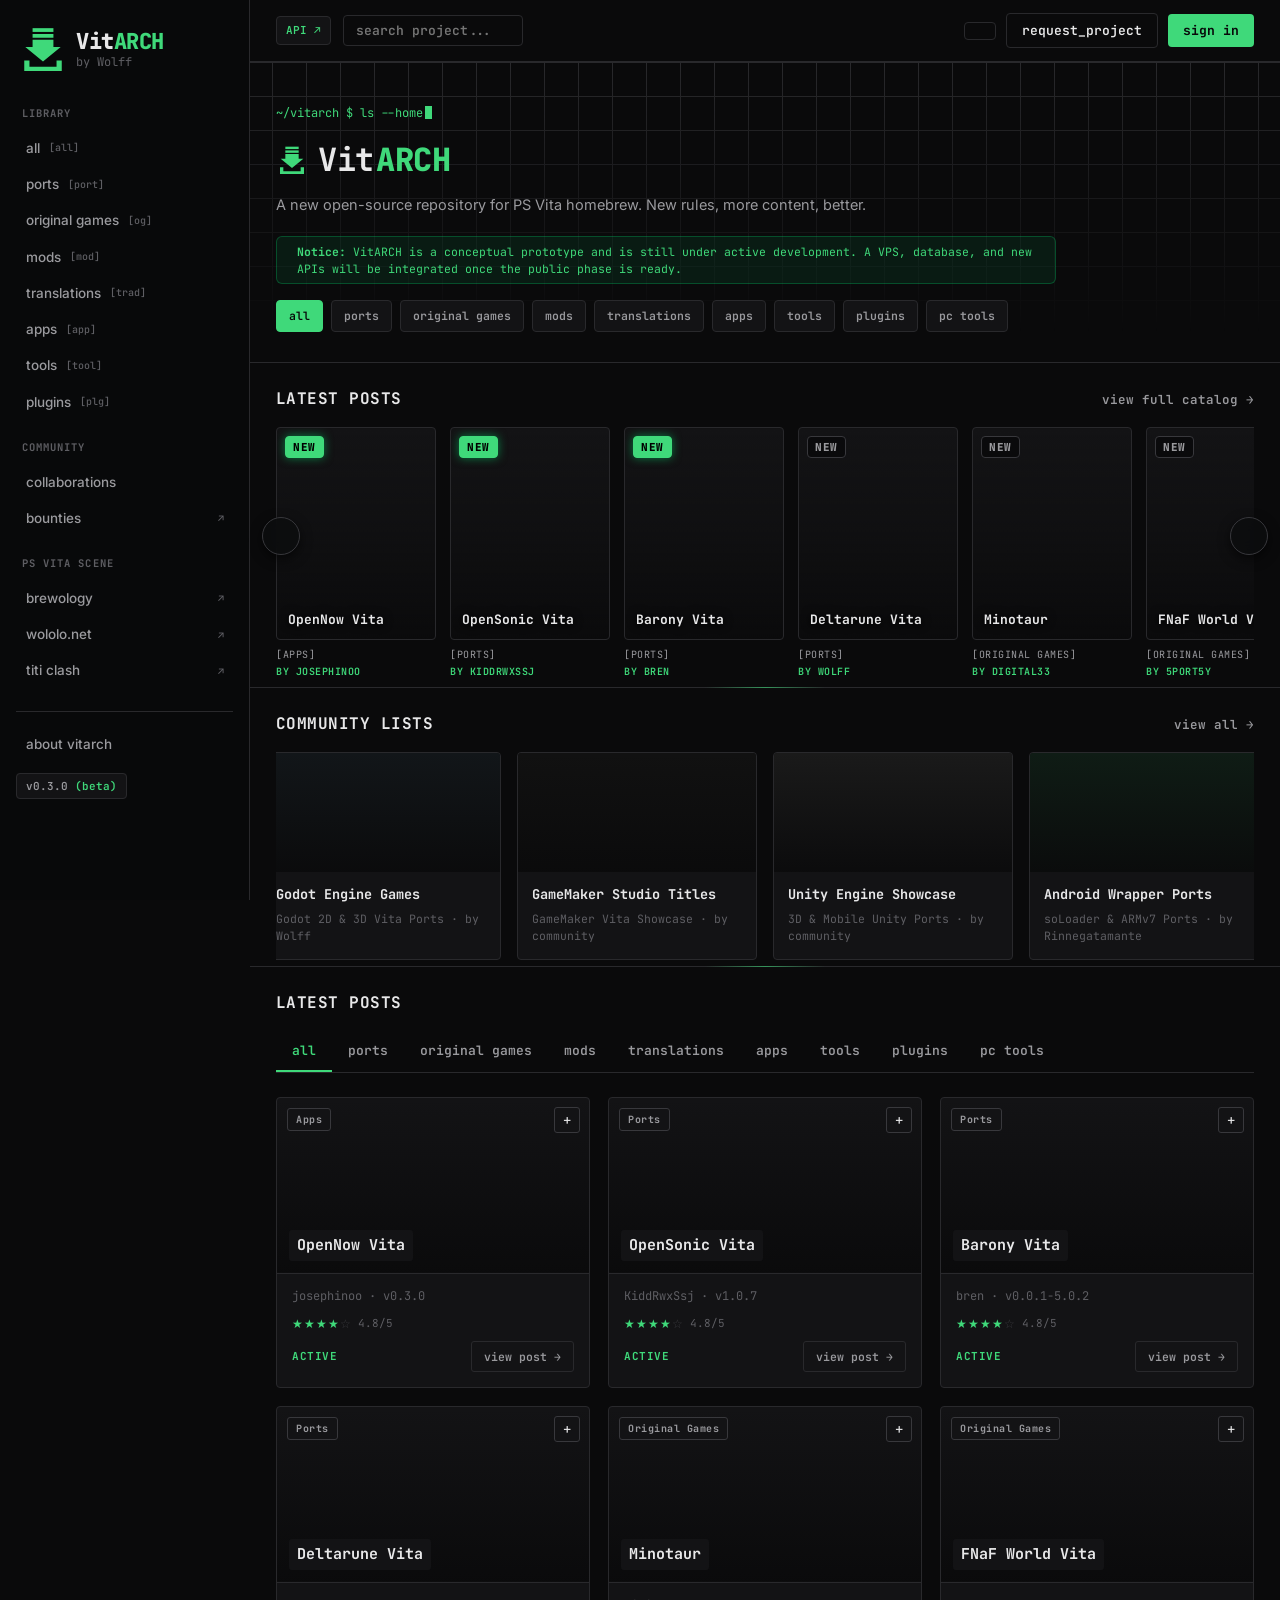
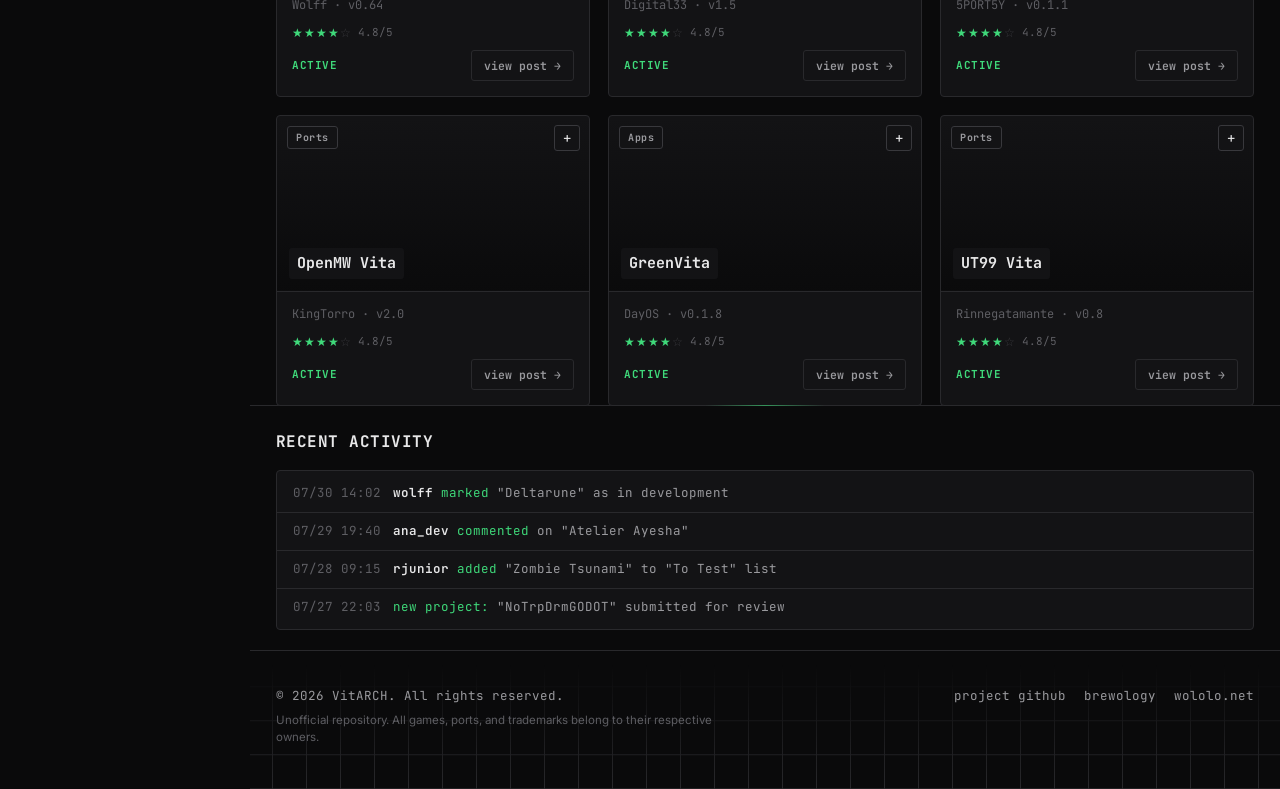
==== index.html @ eac486e7 "Add OG banner image and Twitter Card meta tags to all pages for social sharing" ====
<!DOCTYPE html>
<html lang="en">

<head>
    <meta charset="UTF-8">
    <meta name="viewport" content="width=device-width, initial-scale=1.0">
    <title>VitARCH - PS Vita Homebrew Archive by Wolff</title>
    <meta name="description" content="VitARCH: The ultimate open-source repository and archive for PS Vita homebrews, ports, mods, translations, plugins, and tools.">
    <meta property="og:title" content="VitARCH - PS Vita Homebrew Archive">
    <meta property="og:description" content="Explore and download the latest PS Vita homebrews, ports, translations, mods, and plugins in one centralized archive.">
    <meta property="og:type" content="website">
    <meta property="og:url" content="https://wolffsroom.github.io/vitarch/">
    <meta property="og:image" content="https://wolffsroom.github.io/vitarch/og-banner.png">
    <meta property="og:image:width" content="1200">
    <meta property="og:image:height" content="630">
    <meta name="twitter:card" content="summary_large_image">
    <meta name="twitter:title" content="VitARCH - PS Vita Homebrew Archive">
    <meta name="twitter:description" content="Explore and download the latest PS Vita homebrews, ports, translations, mods, and plugins in one centralized archive.">
    <meta name="twitter:image" content="https://wolffsroom.github.io/vitarch/og-banner.png">
    <link rel="icon" href="favicon.svg?v=60" type="image/svg+xml">
    <link rel="alternate icon" href="seed.svg?v=60" type="image/svg+xml">
    <link rel="preconnect" href="https://fonts.googleapis.com">
    <link
        href="https://fonts.googleapis.com/css2?family=JetBrains+Mono:wght@400;500;600;700;800&family=Inter:wght@400;500;600&display=swap"
        rel="stylesheet">
    <script src="https://unpkg.com/@phosphor-icons/web"></script>
    <link rel="stylesheet" href="css/style.css?v=200">
    <style>
        /* Layout Fallbacks Ingress */
        * {
            box-sizing: border-box;
        }

        body {
            margin: 0;
            background: var(--bg, #0A0A0B);
            color: var(--text, #E8E8E9);
            font-family: 'Inter', sans-serif;
        }

        .app {
            display: flex;
            min-height: 100vh;
        }

        .sidebar {
            width: 250px;
            flex-shrink: 0;
            background: var(--sidebar, #08090A);
            border-right: 1px solid var(--border, #29292C);
            padding: 20px 16px;
            position: sticky;
            top: 0;
            height: 100vh;
        }

        .main {
            flex: 1;
            min-width: 0;
        }

        .topbar {
            position: sticky;
            top: 0;
            z-index: 20;
            background: var(--bg, #0A0A0B);
            border-bottom: 1px solid var(--border, #29292C);
            display: flex;
            align-items: center;
            justify-content: space-between;
            padding: 13px 26px;
        }

        .wrap {
            max-width: 1180px;
            margin: 0 auto;
            padding: 0 26px;
        }

        .grid {
            display: grid;
            grid-template-columns: repeat(3, 1fr);
            gap: 18px;
        }

        @media (max-width: 940px) {
            .grid {
                grid-template-columns: repeat(2, 1fr);
            }
        }

        @media (max-width: 768px) {
            .sidebar {
                position: fixed !important;
                left: 0 !important;
                top: 0 !important;
                z-index: 10000 !important;
                width: 260px !important;
                transform: translateX(-100%);
                flex-shrink: 0;
            }
            .sidebar.open {
                transform: translateX(0) !important;
            }
            .main {
                width: 100% !important;
                min-width: 100% !important;
                flex: 1 1 100% !important;
            }
        }

        @media (max-width: 600px) {
            .grid {
                grid-template-columns: 1fr;
            }
        }
    </style>
</head>

<body>

    <div class="app">

        <aside class="sidebar" id="sidebar">
            <a href="index.html" class="sb-brand">
                <span class="mark">
                    <svg width="50" height="50" viewBox="0 0 24 24" fill="none" xmlns="http://www.w3.org/2000/svg">
                        <rect x="7" y="2" width="10" height="1.8" fill="currentColor" />
                        <rect x="7" y="4.8" width="10" height="1.8" fill="currentColor" />
                        <path d="M7 7.5H17V11H20.5L12 18L3.5 11H7V7.5Z" fill="currentColor" />
                        <path d="M3 20.5H21V22.5H3V20.5ZM3 17.5H5.5V20.5H3V17.5ZM18.5 17.5H21V20.5H18.5V17.5Z" fill="currentColor" />
                    </svg>
                </span>
                <div class="names">
                    <div class="n1">Vit<b>ARCH</b></div>
                    <div class="n2">by Wolff</div>
                </div>
            </a>

            <div class="sb-section">Library</div>
            <a href="category.html?cat=all" class="sb-link">all <span class="tag">[all]</span></a>
            <a href="category.html?cat=Ports" class="sb-link" data-cat="ports">ports <span class="tag">[port]</span></a>
            <a href="category.html?cat=Original games" class="sb-link" data-cat="original">original games <span
                    class="tag">[og]</span></a>
            <a href="category.html?cat=Mods" class="sb-link" data-cat="mods">mods <span class="tag">[mod]</span></a>
            <a href="category.html?cat=Translations" class="sb-link" data-cat="trad">translations <span
                    class="tag">[trad]</span></a>
            <a href="category.html?cat=Apps" class="sb-link" data-cat="apps">apps <span class="tag">[app]</span></a>
            <a href="category.html?cat=Tools" class="sb-link" data-cat="tools">tools <span class="tag">[tool]</span></a>
            <a href="category.html?cat=Plugin" class="sb-link" data-cat="plugins">plugins <span
                    class="tag">[plg]</span></a>

            <div class="sb-section">Community</div>
            <a href="contribution.html" class="sb-link">collaborations</a>
            <a href="https://zealouschuck.com/ps-vita-bounty" target="_blank" class="sb-link ext">bounties</a>

            <div class="sb-section">PS Vita Scene</div>
            <a href="http://brewology.com/" target="_blank" class="sb-link ext">brewology</a>
            <a href="https://wololo.net/" target="_blank" class="sb-link ext">wololo.net</a>
            <a href="https://www.youtube.com/@TitiClash" target="_blank" class="sb-link ext">titi clash</a>

            <div class="sb-bottom">
                <a href="#" class="sb-link" id="openAbout" onclick="openModal('aboutOverlay'); return false;">about vitarch</a>
                <div style="margin-top: 10px; text-align: left;">
                  <span class="version-badge">v0.3.0 <span class="b">(beta)</span></span>
                </div>
            </div>
        </aside>

        <div class="main">
            <div class="topbar">
                <div class="topbar-left" style="display: flex; align-items: center; gap: 12px;">
                    <button class="burger" id="burgerBtn" aria-label="Open menu">☰</button>
                    <a href="api/catalog.json" target="_blank" class="version-badge"
                        style="color: var(--green); text-decoration: none;" title="Access public catalog API">API
                        ↗</a>
                    <input type="text" id="search-input" class="btn-ghost-sm" placeholder="search project..." style="padding: 6px 12px; font-family: var(--mono); text-align: left; width: 180px;">
                </div>
                <div class="topbar-right">
                    <button class="btn-ghost-sm" onclick="toggleTheme()"><span id="theme-btn-text">dark mode</span></button>
                    <button class="btn-ghost-sm" id="openRequestBtn"
                        onclick="openModal('requestOverlay')">request_project</button>
                    <button class="btn-green-sm" id="openLoginBtn" onclick="openModal('loginOverlay')">sign in</button>
                </div>
            </div>

            <section class="intro">
                <div class="wrap">
                    <div class="intro-prompt">~/vitarch $ ls --home<span class="cur"></span></div>
                    <h1 class="glitch-title blend-title-wrapper" id="morphTitle" style="display: flex; align-items: center; gap: 10px;">
                        <svg width="32" height="32" viewBox="0 0 24 24" fill="none" xmlns="http://www.w3.org/2000/svg"
                            style="color: var(--green); flex-shrink: 0;">
                            <rect x="7" y="2" width="10" height="1.8" fill="currentColor" />
                            <rect x="7" y="4.8" width="10" height="1.8" fill="currentColor" />
                            <path d="M7 7.5H17V11H20.5L12 18L3.5 11H7V7.5Z" fill="currentColor" />
                            <path d="M3 20.5H21V22.5H3V20.5ZM3 17.5H5.5V20.5H3V17.5ZM18.5 17.5H21V20.5H18.5V17.5Z" fill="currentColor" />
                        </svg>
                        <span class="blend-text-container">
                            <span class="blend-word-vita">Vit<span class="vita-tail">a</span></span>
                            <span class="blend-word-archive">ARCH<span class="arch-tail">IVE</span></span>
                        </span>
                    </h1>
                    <p>A new open-source repository for PS Vita homebrew. New rules, more content, better.</p>
                    <div style="display: inline-flex; align-items: center; gap: 8px; background: rgba(0, 230, 118, 0.08); border: 1px solid rgba(0, 230, 118, 0.25); border-radius: 6px; padding: 6px 12px; font-family: var(--mono); font-size: 11.5px; color: var(--green); margin-bottom: 16px; max-width: 780px; text-align: left;">
                        <i class="ph ph-info" style="font-size: 16px; flex-shrink: 0;"></i>
                        <span><b>Notice:</b> VitARCH is a conceptual prototype and is still under active development. A VPS, database, and new APIs will be integrated once the public phase is ready.</span>
                    </div>
                    <div class="chip-row" id="chipRow">
                        <span class="chip active" data-cat="all">all</span>
                        <span class="chip" data-cat="ports">ports</span>
                        <span class="chip" data-cat="original games">original games</span>
                        <span class="chip" data-cat="mods">mods</span>
                        <span class="chip" data-cat="translations">translations</span>
                        <span class="chip" data-cat="apps">apps</span>
                        <span class="chip" data-cat="tools">tools</span>
                        <span class="chip" data-cat="plugin">plugins</span>
                        <span class="chip" data-cat="pc tools">pc tools</span>
                    </div>
                </div>
            </section>

            <br>

            <section class="section wrap">
                <div class="section-head">
                    <h2>Latest Posts</h2>
                    <a href="category.html?cat=all" class="see-all">view full catalog →</a>
                </div>
                <div class="top10-container-wrapper" style="position: relative;">
                    <button class="top10-nav-btn prev" id="top10Prev" aria-label="Scroll left"><i class="ph ph-caret-left"></i></button>
                    <div class="top10-viewport" id="top10Viewport">
                        <div class="top10-track" id="top10Track">
                            <!-- Dinâmico JS -->
                        </div>
                    </div>
                    <button class="top10-nav-btn next" id="top10Next" aria-label="Scroll right"><i class="ph ph-caret-right"></i></button>
                </div>
            </section>

            <br>

            <section class="section wrap">
                <div class="section-head">
                    <h2>Community Lists</h2>
                    <a href="category.html?cat=all" class="see-all">view all →</a>
                </div>
                <div class="lists-row">
                    <a href="category.html?engine=godot" class="list-card" style="text-decoration:none;">
                        <div class="list-cover"
                            style="background-image: linear-gradient(to top, rgba(10,10,11,0.9), transparent), url('https://i.redd.it/4vepr95bye861.gif'); background-size: cover; background-position: center; background-color: #121619;">
                        </div>
                        <div class="list-info">
                            <h4>Godot Engine Games</h4>
                            <div class="meta">Godot 2D & 3D Vita Ports · by Wolff</div>
                        </div>
                    </a>

                    <a href="category.html?engine=gamemaker" class="list-card" style="text-decoration:none;">
                        <div class="list-cover"
                            style="background-image: linear-gradient(to top, rgba(10,10,11,0.9), transparent), url('https://upload.wikimedia.org/wikipedia/commons/2/2e/GameMaker-Studio-Logo1.jpg'); background-size: cover; background-position: center; background-color: #111;">
                        </div>
                        <div class="list-info">
                            <h4>GameMaker Studio Titles</h4>
                            <div class="meta">GameMaker Vita Showcase · by community</div>
                        </div>
                    </a>

                    <a href="category.html?engine=unity" class="list-card" style="text-decoration:none;">
                        <div class="list-cover"
                            style="background-image: linear-gradient(to top, rgba(10,10,11,0.9), transparent), url('https://img-c.udemycdn.com/course/480x270/1485210_5387.jpg?w=3840&q=75'); background-size: cover; background-position: center; background-color: #1a1a1a;">
                        </div>
                        <div class="list-info">
                            <h4>Unity Engine Showcase</h4>
                            <div class="meta">3D & Mobile Unity Ports · by community</div>
                        </div>
                    </a>

                    <a href="category.html?engine=android" class="list-card" style="text-decoration:none;">
                        <div class="list-cover"
                            style="background-image: linear-gradient(to top, rgba(10,10,11,0.9), transparent), url('https://lh3.googleusercontent.com/LYUDWiiqyTSiwzbPsJnYhfTzA3kUAoYgRy_1mpKTZOuLtpaMTaNdPKm8Xesm5mxA_zUSIGy6RO4PxhUnIDgTgbmroxgVpudnc0XKWW0cByZXppI2WGo=n-w1440-h810-fcrop64=1,000011c8ffffef1c-rw'); background-size: cover; background-position: center; background-color: #0f1c15;">
                        </div>
                        <div class="list-info">
                            <h4>Android Wrapper Ports</h4>
                            <div class="meta">soLoader & ARMv7 Ports · by Rinnegatamante</div>
                        </div>
                    </a>
                </div>
            </section>

            <br>

            <section class="section wrap" id="catalogo">
                <div class="section-head">
                    <h2>latest posts</h2>
                </div>

                <div class="tabs" id="tabs">
                    <div class="tab active" data-filter="all">all</div>
                    <div class="tab" data-filter="ports">ports</div>
                    <div class="tab" data-filter="original games">original games</div>
                    <div class="tab" data-filter="mods">mods</div>
                    <div class="tab" data-filter="translations">translations</div>
                    <div class="tab" data-filter="apps">apps</div>
                    <div class="tab" data-filter="tools">tools</div>
                    <div class="tab" data-filter="plugin">plugins</div>
                    <div class="tab" data-filter="pc tools">pc tools</div>
                </div>

                <div class="grid" id="project-grid">
                    <div class="skeleton skeleton-card"></div>
                    <div class="skeleton skeleton-card"></div>
                    <div class="skeleton skeleton-card"></div>
                    <div class="skeleton skeleton-card"></div>
                    <div class="skeleton skeleton-card"></div>
                    <div class="skeleton skeleton-card"></div>
                </div>
            </section>

            <br>

            <section class="section wrap">
                <div class="section-head">
                    <h2>Recent Activity</h2>
                </div>
                <div class="activity">
                    <div class="activity-line"><span class="activity-time">07/30 14:02</span><span
                            class="activity-text"><b>wolff</b> <span class="verb">marked</span> "Deltarune" as in development</span></div>
                    <div class="activity-line"><span class="activity-time">07/29 19:40</span><span
                            class="activity-text"><b>ana_dev</b> <span class="verb">commented</span> on "Atelier Ayesha"</span></div>
                    <div class="activity-line"><span class="activity-time">07/28 09:15</span><span
                            class="activity-text"><b>rjunior</b> <span class="verb">added</span> "Zombie Tsunami" to "To Test" list</span></div>
                    <div class="activity-line"><span class="activity-time">07/27 22:03</span><span
                            class="activity-text"><span class="verb">new project:</span> "NoTrpDrmGODOT" submitted for review</span></div>
                </div>
            </section>

            <footer>
                <div class="wrap foot-row">
                    <div>
                        <div class="foot-copy">© 2026 VitARCH. All rights reserved.</div>
                        <div class="foot-disclaimer">Unofficial repository. All games, ports, and trademarks belong to their respective owners.</div>
                    </div>
                    <div class="foot-links">
                        <a href="https://github.com/WolffsRoom/VitARCH" target="_blank">project github</a>
                        <a href="http://brewology.com/" target="_blank">brewology</a>
                        <a href="https://wololo.net/" target="_blank">wololo.net</a>
                    </div>
                </div>
            </footer>
        </div>
    </div>

    <!-- LOGIN MODAL -->
    <div class="overlay" id="loginOverlay">
        <div class="modal" style="text-align: center;">
            <button class="modal-close" onclick="closeModal('loginOverlay')">×</button>
            <div class="sb-brand" style="justify-content: center; margin-bottom: 16px;">
                <span class="mark">
                    <svg width="20" height="20" viewBox="0 0 24 24" fill="none" xmlns="http://www.w3.org/2000/svg">
                        <rect x="7" y="3" width="10" height="1.5" fill="currentColor" />
                        <rect x="7" y="5.5" width="10" height="2" fill="currentColor" />
                        <rect x="7" y="8.5" width="10" height="2.5" fill="currentColor" />
                        <path d="M7 12H4L12 19L20 12H17V12H7Z" fill="currentColor" />
                        <rect x="4" y="20.5" width="16" height="2" fill="currentColor" />
                    </svg>
                </span>
                <div class="names" style="text-align: left;">
                    <div class="n1">Vit<b>ARCH</b></div>
                    <div class="n2">by Wolff</div>
                </div>
            </div>
            <h3>access vitarch</h3>
            <p>Sign in to request new games and submit projects to the catalog.</p>
            <button class="oauth-btn" onclick="loginWithGoogle()"><img
                    src="https://upload.wikimedia.org/wikipedia/commons/c/c1/Google_%22G%22_logo.svg" width="16"
                    height="16"> sign in with google</button>
            <button class="oauth-btn" onclick="loginWithGitHub()"><i class="fa-brands fa-github"></i> sign in with github</button>
        </div>
    </div>

    <!-- ABOUT MODAL -->
    <div class="overlay" id="aboutOverlay">
        <div class="modal" style="text-align: center;">
            <button class="modal-close" onclick="closeModal('aboutOverlay')">×</button>
            <div class="sb-brand" style="justify-content: center; margin-bottom: 16px;">
                <span class="mark">
                    <svg width="20" height="20" viewBox="0 0 24 24" fill="none" xmlns="http://www.w3.org/2000/svg">
                        <rect x="7" y="3" width="10" height="1.5" fill="currentColor" />
                        <rect x="7" y="5.5" width="10" height="2" fill="currentColor" />
                        <rect x="7" y="8.5" width="10" height="2.5" fill="currentColor" />
                        <path d="M7 12H4L12 19L20 12H17V12H7Z" fill="currentColor" />
                        <rect x="4" y="20.5" width="16" height="2" fill="currentColor" />
                    </svg>
                </span>
                <div class="names" style="text-align: left;">
                    <div class="n1">Vit<b>ARCH</b></div>
                    <div class="n2">by Wolff</div>
                </div>
            </div>
            <h3>about vitarch</h3>
            <p>VitARCH (Vita + Archive) is the open aggregator repository for the PS Vita homebrew scene. We centralize Ports, Mods, Translations, Plugins, Apps, and Tools.</p>
        </div>
    </div>

    <!-- REQUEST MODAL -->
    <div class="overlay" id="requestOverlay">
        <div class="modal">
            <button class="modal-close" onclick="closeModal('requestOverlay')">×</button>
            <h3>request project</h3>
            <p>Didn't find what you were looking for? Submit a request to add a new project to the catalog.</p>
            <input type="text" id="req-title" class="btn-ghost-sm" placeholder="project name..."
                style="width:100%; margin-bottom:8px; text-align:left;">
            <input type="text" id="req-link" class="btn-ghost-sm" placeholder="reference link (GitHub, VitaDB, etc)..."
                style="width:100%; margin-bottom:8px; text-align:left;">
            <textarea id="req-desc" placeholder="request details..."></textarea>
            <button class="btn-green-sm" style="width:100%; padding:10px;" onclick="sendRequest()">submit request</button>
            <div id="req-msg" style="margin-top:8px; font-size:12px;"></div>
        </div>
    </div>

    <script src="js/catalog_data.js"></script>
    <script src="js/api.js?v=3"></script>
    <script src="js/auth.js"></script>
    <script src="js/theme.js?v=3"></script>
    <script>
        function openModal(id) { const el = document.getElementById(id); if (el) el.classList.add('open'); }
        function closeModal(id) { const el = document.getElementById(id); if (el) el.classList.remove('open'); }

        var sidebar = document.getElementById('sidebar');
        var burgerBtn = document.getElementById('burgerBtn');
        if (burgerBtn) burgerBtn.addEventListener('click', function () { sidebar.classList.toggle('open'); });

        document.addEventListener('DOMContentLoaded', async () => {
            const data = await window.fetchCatalog();
            const grid = document.getElementById('project-grid');
            const top10Track = document.getElementById('top10Track');

            function parseCustomDate(str) {
                if (!str) return 0;
                if (str.includes('/')) {
                    const parts = str.split('/');
                    if (parts.length === 3) return new Date(`${parts[2]}-${parts[1]}-${parts[0]}`).getTime() || 0;
                }
                return new Date(str).getTime() || 0;
            }

            if (top10Track && data.length > 0) {
                top10Track.innerHTML = '';
                // Filtrar VitaSeed / VitaDB e ordenar por publicação mais recente
                const sortedByNewest = [...data]
                    .filter(p => {
                        const t = (p.title || '').toLowerCase();
                        return !t.includes('vitaseed') && !t.includes('vitadb');
                    })
                    .sort((a, b) => {
                        const dateA = parseCustomDate(a.publish_date || a.update_date);
                        const dateB = parseCustomDate(b.publish_date || b.update_date);
                        if (dateB !== dateA) return dateB - dateA;
                        return (b.id || 0) - (a.id || 0);
                    });
                const topList = sortedByNewest.slice(0, 10);

                topList.forEach((proj, idx) => {
                    const rankNum = (idx + 1).toString().padStart(2, '0');
                    const isTop3 = idx < 3 ? 'top3' : '';
                    top10Track.innerHTML += `
                  <a href="project.html?id=${proj.id}" class="top10-item ${isTop3}" style="text-decoration:none;">
                      <div class="top10-tile" style="background-image: linear-gradient(to top, rgba(10,10,11,0.95) 0%, rgba(10,10,11,0.4) 50%, transparent 100%), url('${proj.bannerUrl}'); background-size: cover; background-position: center;">
                          <span class="rank">NEW</span>
                          <span class="name">${proj.title}</span>
                      </div>
                      <div class="cat-label">
                          <span style="color: var(--text-muted);">[${proj.category}]</span>
                          <span style="display: block; color: var(--green); margin-top: 2px; font-weight: 600;">by ${proj.responsibles || 'Wolff'}</span>
                      </div>
                  </a>
              `;
                });
            }

            const top10Viewport = document.getElementById('top10Viewport');
            const top10Prev = document.getElementById('top10Prev');
            const top10Next = document.getElementById('top10Next');

            if (top10Viewport) {
                if (top10Prev) top10Prev.addEventListener('click', () => top10Viewport.scrollBy({ left: -320, behavior: 'smooth' }));
                if (top10Next) top10Next.addEventListener('click', () => top10Viewport.scrollBy({ left: 320, behavior: 'smooth' }));

                let hoverScrollInterval = null;
                top10Viewport.addEventListener('mousemove', (e) => {
                    const rect = top10Viewport.getBoundingClientRect();
                    const mouseX = e.clientX - rect.left;
                    const edgeThreshold = 100;
                    const maxSpeed = 14;

                    if (mouseX < edgeThreshold) {
                        const speed = Math.round((1 - mouseX / edgeThreshold) * maxSpeed);
                        if (!hoverScrollInterval) {
                            hoverScrollInterval = setInterval(() => top10Viewport.scrollBy({ left: -speed, behavior: 'auto' }), 16);
                        }
                    } else if (mouseX > rect.width - edgeThreshold) {
                        const distFromRight = rect.width - mouseX;
                        const speed = Math.round((1 - distFromRight / edgeThreshold) * maxSpeed);
                        if (!hoverScrollInterval) {
                            hoverScrollInterval = setInterval(() => top10Viewport.scrollBy({ left: speed, behavior: 'auto' }), 16);
                        }
                    } else {
                        if (hoverScrollInterval) {
                            clearInterval(hoverScrollInterval);
                            hoverScrollInterval = null;
                        }
                    }
                });

                top10Viewport.addEventListener('mouseleave', () => {
                    if (hoverScrollInterval) {
                        clearInterval(hoverScrollInterval);
                        hoverScrollInterval = null;
                    }
                });
            }

            let currentFilterCat = 'all';
            const searchInput = document.getElementById('search-input');

            function renderGrid(filterCat) {
                if (filterCat !== undefined) currentFilterCat = filterCat;
                grid.innerHTML = '';
                const filterLower = (currentFilterCat || 'all').toLowerCase().trim();
                const q = searchInput ? searchInput.value.toLowerCase().trim() : '';

                const filtered = data.filter(p => {
                    const matchesSearch = !q || p.title.toLowerCase().includes(q) || (p.responsibles && p.responsibles.toLowerCase().includes(q));
                    const cat = (p.category || '').toLowerCase().trim();
                    let matchesCat = false;

                    if (filterLower === 'all' || filterLower === 'todas' || filterLower === 'todos') {
                        matchesCat = true;
                    } else if (filterLower === 'plugin' || filterLower === 'plugins') {
                        matchesCat = cat.includes('plugin');
                    } else if (filterLower === 'pc tools' || filterLower === 'tools') {
                        matchesCat = cat.includes('tool');
                    } else {
                        matchesCat = (cat === filterLower);
                    }

                    return matchesSearch && matchesCat;
                });

                // Ordenar por data mais recente de lançamento/atualização estritamente
                filtered.sort((a, b) => {
                    const dateA = parseCustomDate(a.publish_date || a.update_date);
                    const dateB = parseCustomDate(b.publish_date || b.update_date);
                    if (dateB !== dateA) return dateB - dateA;
                    return (b.id || 0) - (a.id || 0);
                });

                const limited = filtered.slice(0, 9);
                limited.forEach(proj => {
                    const card = document.createElement('article');
                    card.className = 'card card-fade-in';
                    card.style.cursor = 'pointer';
                    card.setAttribute('data-category', proj.category.toLowerCase());
                    card.onclick = (e) => {
                        if (e.target.closest('.bookmark')) return;
                        window.location.href = `project.html?id=${proj.id}`;
                    };
                    card.innerHTML = `
                  <div class="card-cover" style="background-image: linear-gradient(to top, rgba(10,10,11,0.95), transparent), url('${proj.bannerUrl}'); background-size: cover; background-position: center;">
                      <button class="bookmark" onclick="event.stopPropagation(); if(!window.currentUser){ if(typeof openModal==='function') openModal('loginOverlay'); return;} this.classList.toggle('saved'); this.textContent = this.classList.contains('saved') ? '✓' : '+';">+</button>
                      <span class="tag">${proj.category}</span>
                      <span class="name">${proj.title}</span>
                  </div>
                  <div class="card-info">
                      <div class="sub">${proj.responsibles || 'Wolff'} · v${proj.version || '1.0'}</div>
                      <div class="rating"><span class="stars"><span class="fill">★★★★</span>☆</span><span class="score">4.8/5</span></div>
                      <div class="row">
                          <span class="status ok">${proj.status || 'Completed'}</span>
                          <a href="project.html?id=${proj.id}" class="btn-small">view post →</a>
                      </div>
                  </div>
              `;
                    grid.appendChild(card);
                });
            }

            if (searchInput) {
                searchInput.addEventListener('input', () => {
                    renderGrid();
                });
            }

            renderGrid('all');

            // Title Morphing Animation: "Vita ARCHIVE" <-> "VitARCH"
            const morphTitle = document.getElementById('morphTitle');
            if (morphTitle) {
                setInterval(() => {
                    morphTitle.classList.toggle('blending');
                }, 3000);
                morphTitle.addEventListener('click', () => {
                    morphTitle.classList.toggle('blending');
                });
            }

            // Chips & Tabs Filtering with smooth scroll to catalog section
            document.querySelectorAll('.chip, .tab').forEach(el => {
                el.addEventListener('click', (e) => {
                    const cat = el.getAttribute('data-cat') || el.getAttribute('data-filter');
                    document.querySelectorAll('.chip, .tab').forEach(i => {
                        const iCat = i.getAttribute('data-cat') || i.getAttribute('data-filter');
                        if (iCat === cat) {
                            i.classList.add('active');
                        } else {
                            i.classList.remove('active');
                        }
                    });
                    renderGrid(cat);

                    // Auto-scroll to catalog section on category select
                    const catalogEl = document.getElementById('catalogo');
                    if (catalogEl) {
                        catalogEl.scrollIntoView({ behavior: 'smooth', block: 'start' });
                    }
                });
            });
        });
    </script>

</body>

</html>
---- css/style.css ----
/* VitARCH Main Stylesheet */
:root {
  --bg: #0A0A0B;
  --sidebar: #08090A;
  --surface: #131315;
  --surface-2: #1A1A1D;
  --border: #29292C;
  --border-2: #38383C;
  --text: #E8E8E9;
  --muted: #9A9A9E;
  --muted-2: #5E5E63;

  --green: #3FD97A;
  --green-dim: #1E8A4A;
  --green-bg: #10281A;

  /* Backward Compatibility Aliases */
  --bg-main: var(--bg);
  --bg-card: var(--surface);
  --bg-sidebar: var(--sidebar);
  --accent-green: var(--green);
  --text-main: var(--text);
  --text-muted: var(--muted);
  --border-color: var(--border);
  --card-border: var(--border);

  --mono: 'JetBrains Mono', ui-monospace, monospace;
  --sans: 'Inter', system-ui, sans-serif;

  --sbw: 250px;
  --r: 4px;
}

[data-theme="light"] {
  --bg: #F4F4F6;
  --sidebar: #FFFFFF;
  --surface: #FFFFFF;
  --surface-2: #EAEAEE;
  --border: #D1D1D6;
  --border-2: #B0B0B8;
  --text: #1C1C1E;
  --muted: #636366;
  --muted-2: #8E8E93;

  --green: #10B981;
  --green-dim: #059669;
  --green-bg: #D1FAE5;
}

[data-theme="sony"] {
  --bg: #0A1224;
  --sidebar: #060B18;
  --surface: #0E1A34;
  --surface-2: #142448;
  --border: #1C3260;
  --border-2: #284684;
  --text: #F0F4FF;
  --muted: #8AA2D4;
  --muted-2: #5874A8;

  --green: #0070D1;
  --green-dim: #00439C;
  --green-bg: #0A2552;
}

* { box-sizing: border-box; }
html { scroll-behavior: smooth; }
body {
  margin: 0;
  background: var(--bg);
  color: var(--text);
  font-family: var(--sans);
  line-height: 1.5;
  -webkit-font-smoothing: antialiased;
}
a { color: inherit; text-decoration: none; }
button { font-family: inherit; }
::selection { background: var(--green); color: #08090A; }

/* ---------- layout ---------- */
.app { display: flex; min-height: 100vh; }

/* ---------- sidebar ---------- */
.sidebar {
  width: var(--sbw);
  flex-shrink: 0;
  background: var(--sidebar);
  border-right: 1px solid var(--border);
  padding: 20px 16px 22px;
  position: sticky;
  top: 0;
  height: 100vh;
  overflow-y: auto;
}
.sb-brand { display: flex; align-items: center; gap: 8px; margin-bottom: 28px; padding: 4px 2px; text-decoration: none; cursor: pointer; }
.sb-brand .mark {
  display: inline-flex;
  align-items: center;
  justify-content: center;
  color: var(--green);
  flex-shrink: 0;
}
.sb-brand .mark svg {
  width: 100%;
  height: 100%;
  max-width: 50px;
  max-height: 50px;
  display: block;
}
.sb-brand .names { line-height: 1.2; }
.sb-brand .n1 { font-family: var(--mono); font-weight: 800; font-size: 22px; color: var(--text); letter-spacing: -0.02em; }
.sb-brand .n1 b { color: var(--green); font-weight: 800; }
.sb-brand .n2 { font-size: 12px; color: var(--muted-2); font-family: var(--mono); }

/* Title Styling */
.glitch-title {
  position: relative;
  font-family: var(--mono);
  font-weight: 800;
  font-size: 2.5rem;
  color: var(--text);
  text-align: left;
  margin: 0.5rem 0 1rem 0;
  display: inline-block;
}
.glitch-title b {
  color: var(--green);
}

/* Subtle Word Glitch Effect */
.glitch-subtle {
  position: relative;
  display: inline-block;
}
.glitch-subtle:hover {
  animation: glitchTextSubtle 0.3s ease-in-out;
}

@keyframes glitchTextSubtle {
  0% { transform: translate(0); text-shadow: none; }
  20% { transform: translate(-1px, 1px); text-shadow: -1px 0 #ff0055, 1px 0 #3FD97A; }
  40% { transform: translate(1px, -1px); text-shadow: 1px 0 #ff0055, -1px 0 #3FD97A; }
  60% { transform: translate(-1px, 0); text-shadow: -1px 0 #3FD97A; }
  80% { transform: translate(1px, 0); text-shadow: 1px 0 #ff0055; }
  100% { transform: translate(0); text-shadow: none; }
}

body {
  margin: 0;
  background: var(--bg);
  color: var(--text);
  font-family: var(--sans);
  line-height: 1.5;
  -webkit-font-smoothing: antialiased;
}

/* Terminal Page Loader Bar (Below Topbar) */
#terminal-loader {
  position: sticky;
  top: 54px;
  width: 100%;
  height: 36px;
  background: var(--surface-2);
  border-bottom: 1px solid var(--border);
  z-index: 18;
  display: flex;
  align-items: center;
  justify-content: flex-start;
  padding: 0 26px;
  font-family: var(--mono);
  font-size: 13px;
  color: var(--text);
  opacity: 1;
  transition: opacity 0.25s ease, visibility 0.25s ease;
}
#terminal-loader.fade-out {
  opacity: 0;
  visibility: hidden;
  height: 0;
  padding: 0;
  border-bottom: none;
}
.cmd-box {
  background: none;
  border: none;
  padding: 0;
  box-shadow: none;
  display: flex;
  align-items: center;
  gap: 8px;
}
.cmd-prompt {
  color: var(--green);
  font-weight: 700;
}
.cmd-cursor {
  display: inline-block;
  width: 7px;
  height: 14px;
  background: var(--green);
  margin-left: 2px;
  vertical-align: middle;
  animation: blinkCursor 0.8s infinite;
}
@keyframes blinkCursor {
  0%, 100% { opacity: 1; }
  50% { opacity: 0; }
}

.sb-section {
  font-family: var(--mono);
  font-size: 10.5px;
  font-weight: 700;
  text-transform: uppercase;
  letter-spacing: .1em;
  color: var(--muted-2);
  margin: 20px 6px 8px;
}
.sb-link {
  display: flex;
  align-items: center;
  gap: 9px;
  padding: 8px 8px;
  border-radius: var(--r);
  font-size: 13.5px;
  color: var(--muted);
  font-weight: 500;
  border-left: 2px solid transparent;
}
.sb-link:hover { background: var(--surface); color: var(--text); }
.sb-link.active { background: var(--surface-2); color: var(--text); border-left-color: var(--green); }
.sb-link .tag { font-family: var(--mono); font-size: 10px; color: var(--muted-2); }
.sb-link.ext::after { content: "↗"; margin-left: auto; font-size: 10px; color: var(--muted-2); }

.sb-bottom { margin-top: 22px; padding-top: 14px; border-top: 1px solid var(--border); }

/* ---------- main ---------- */
.main { flex: 1; min-width: 0; }

.topbar {
  position: sticky;
  top: 0;
  z-index: 20;
  background: var(--bg);
  border-bottom: 1px solid var(--border);
  display: flex;
  align-items: center;
  justify-content: space-between;
  gap: 16px;
  padding: 13px 26px;
}
.topbar-left { display: flex; align-items: center; gap: 14px; }
.burger {
  display: none;
  background: none;
  border: 1px solid var(--border);
  color: var(--text);
  width: 34px;
  height: 34px;
  border-radius: var(--r);
  align-items: center;
  justify-content: center;
  cursor: pointer;
}
.version-badge {
  font-family: var(--mono);
  font-size: 11px;
  font-weight: 600;
  color: var(--muted);
  background: var(--surface);
  border: 1px solid var(--border);
  padding: 5px 9px;
  border-radius: var(--r);
}
.version-badge .b { color: var(--green); }
.topbar-right { display: flex; align-items: center; gap: 10px; }
.btn-ghost-sm {
  border: 1px solid var(--border);
  color: var(--text);
  font-weight: 600;
  font-size: 13px;
  padding: 8px 15px;
  border-radius: var(--r);
  cursor: pointer;
  background: none;
  font-family: var(--mono);
}
.btn-ghost-sm:hover { border-color: var(--muted-2); }
.btn-green-sm {
  background: var(--green);
  color: #08090A;
  font-weight: 700;
  font-size: 13px;
  padding: 8px 15px;
  border-radius: var(--r);
  cursor: pointer;
  border: none;
  font-family: var(--mono);
}
.btn-green-sm:hover { filter: brightness(1.08); }

.wrap { max-width: 1180px; margin: 0 auto; padding: 0 26px; }

/* ---------- intro banner ---------- */
.intro {
  position: relative;
  background: var(--bg);
  padding: 42px 0 30px;
  border-bottom: 1px solid var(--border);
  overflow: hidden;
}
.intro::before {
  content: "";
  position: absolute;
  inset: 0;
  z-index: 0;
  background-image: linear-gradient(var(--border) 1px, transparent 1px), linear-gradient(90deg, var(--border) 1px, transparent 1px);
  background-size: 34px 34px;
  background-position: center top;
  -webkit-mask-image: linear-gradient(180deg, black, transparent 90%);
  mask-image: linear-gradient(180deg, black, transparent 90%);
  pointer-events: none;
}
.intro .wrap { position: relative; z-index: 1; }
.intro-prompt { font-family: var(--mono); font-size: 12px; color: var(--green); margin-bottom: 14px; }
.intro-prompt .cur {
  display: inline-block;
  width: 7px;
  height: 13px;
  background: var(--green);
  vertical-align: -2px;
  margin-left: 2px;
  animation: blink 1s steps(2) infinite;
}
@keyframes blink { 0%,100%{opacity:1} 50%{opacity:0} }
.intro h1 { font-family: var(--mono); font-weight: 700; font-size: clamp(24px,3vw,32px); margin: 0 0 10px; letter-spacing: -0.01em; }
.intro p { color: var(--muted); font-size: 14.5px; max-width: 600px; margin: 0 0 20px; }
.chip-row { display: flex; gap: 8px; flex-wrap: wrap; }
.chip {
  font-family: var(--mono);
  font-size: 11.5px;
  font-weight: 600;
  color: var(--muted);
  border: 1px solid var(--border);
  background: var(--surface);
  padding: 6px 12px;
  border-radius: var(--r);
  cursor: pointer;
}
.chip:hover { color: var(--text); border-color: var(--border-2); }
.chip.active { color: #08090A; background: var(--green); border-color: var(--green); }

/* ---------- section dividers ---------- */
.section {
  padding: 54px 0;
  border-bottom: 1px solid var(--border);
  position: relative;
}
.section::after {
  content: "";
  position: absolute;
  bottom: -1px;
  left: 50%;
  transform: translateX(-50%);
  width: 120px;
  height: 1px;
  background: linear-gradient(90deg, transparent, var(--green), transparent);
  opacity: 0.6;
}
.section:last-of-type {
  border-bottom: none;
}
.section:last-of-type::after {
  display: none;
}
.section-head { display: flex; align-items: baseline; justify-content: space-between; margin-bottom: 16px; }
.section-head h2 { font-family: var(--mono); font-weight: 700; font-size: 16px; margin: 0; text-transform: uppercase; letter-spacing: .03em; }
.section-head .see-all { font-size: 12.5px; color: var(--muted); font-weight: 600; font-family: var(--mono); }
.section-head .see-all:hover { color: var(--green); }

.top10-viewport {
  position: relative;
  overflow-x: auto;
  overflow-y: hidden;
  padding-bottom: 8px;
  scroll-behavior: smooth;
  scrollbar-width: thin;
  scrollbar-color: var(--green-dim) var(--surface-2);
}
.top10-viewport::-webkit-scrollbar {
  height: 6px;
}
.top10-viewport::-webkit-scrollbar-track {
  background: var(--surface-2);
  border-radius: 4px;
}
.top10-viewport::-webkit-scrollbar-thumb {
  background: var(--green-dim);
  border-radius: 4px;
}
.top10-viewport::-webkit-scrollbar-thumb:hover {
  background: var(--green);
}

.top10-nav-btn {
  position: absolute;
  top: 42%;
  transform: translateY(-50%);
  z-index: 10;
  width: 38px;
  height: 38px;
  border-radius: 50%;
  background: rgba(12, 13, 15, 0.85);
  border: 1px solid var(--border-2);
  color: var(--text);
  font-size: 20px;
  display: flex;
  align-items: center;
  justify-content: center;
  cursor: pointer;
  backdrop-filter: blur(8px);
  transition: all 0.2s ease;
  box-shadow: 0 4px 12px rgba(0,0,0,0.6);
}
.top10-nav-btn:hover {
  background: var(--green);
  color: #000;
  border-color: var(--green);
  box-shadow: 0 0 14px var(--green);
  scale: 1.1;
}
.top10-nav-btn.prev { left: -14px; }
.top10-nav-btn.next { right: -14px; }
.top10-track {
  display: flex;
  gap: 14px;
  width: max-content;
}
.top10-item { flex: 0 0 160px; }
.top10-tile {
  aspect-ratio: 3/4;
  border-radius: var(--r);
  position: relative;
  overflow: hidden;
  display: flex;
  align-items: flex-end;
  padding: 11px;
  border: 1px solid var(--border);
  background: var(--surface);
  transition: border-color .15s ease;
}
.top10-item:hover .top10-tile { border-color: var(--green-dim); }
.top10-tile .rank {
  position: absolute;
  top: 8px;
  left: 8px;
  font-family: var(--mono);
  font-weight: 800;
  font-size: 11px;
  color: var(--muted);
  background: rgba(10, 10, 11, 0.85);
  border: 1px solid var(--border-2);
  border-radius: 4px;
  padding: 2px 7px;
  backdrop-filter: blur(4px);
  z-index: 3;
  letter-spacing: 0.5px;
}
.top10-item.top3 .top10-tile .rank {
  color: #000;
  background: var(--green);
  border-color: var(--green);
  box-shadow: 0 0 10px rgba(0, 230, 118, 0.5);
}
.top10-tile .name {
  position: relative;
  z-index: 2;
  font-family: var(--mono);
  font-weight: 700;
  color: var(--text);
  font-size: 13px;
  line-height: 1.25;
  text-shadow: 0 2px 6px rgba(0,0,0,0.95), 0 0 10px rgba(0,0,0,0.8);
}
.top10-item .cat-label { margin-top: 7px; font-family: var(--mono); font-size: 10px; color: var(--muted-2); text-transform: uppercase; letter-spacing: .05em; }

/* ---------- catalog ---------- */
.tabs { display: flex; gap: 0; border-bottom: 1px solid var(--border); margin-bottom: 24px; overflow-x: auto; }
.tab { font-weight: 600; font-size: 13px; color: var(--muted); padding: 10px 16px; border-bottom: 2px solid transparent; white-space: nowrap; cursor: pointer; font-family: var(--mono); }
.tab:hover { color: var(--text); }
.tab.active { color: var(--green); border-bottom-color: var(--green); }

.grid { display: grid; grid-template-columns: repeat(3, 1fr); gap: 18px; }
.card.card-fade-in {
  animation: tabFilterFade 0.35s cubic-bezier(0.16, 1, 0.3, 1) forwards;
}

@keyframes tabFilterFade {
  0% {
    opacity: 0;
    transform: translateY(12px) scale(0.97);
  }
  100% {
    opacity: 1;
    transform: translateY(0) scale(1);
  }
}
.grid.list-mode { display: flex; flex-direction: column; gap: 10px; }
.grid.list-mode .card { display: flex; align-items: center; justify-content: space-between; border-left: 3px solid var(--green); }
.grid.list-mode .card-cover { aspect-ratio: 16/6; width: 140px; flex-shrink: 0; }
.grid.list-mode .card-cover .name { display: none; }
.grid.list-mode .card-info { flex: 1; display: flex; align-items: center; justify-content: space-between; gap: 16px; padding: 10px 18px; }
.grid.list-mode .card-info-main { display: flex; flex-direction: column; gap: 2px; }
.grid.list-mode .card-info-title { font-family: var(--mono); font-weight: 700; font-size: 15px; color: var(--text); }
.grid.list-mode .card-info .sub { margin-bottom: 0; }

/* Novo Modo Icones (Icon Mode) */
.grid.icon-mode {
  display: grid;
  grid-template-columns: repeat(auto-fill, minmax(130px, 1fr));
  gap: 14px;
}
.grid.icon-mode .card {
  text-align: center;
  padding: 10px;
}
.grid.icon-mode .card-cover {
  aspect-ratio: 1/1;
  border-radius: 10px;
  width: 100%;
}
.grid.icon-mode .card-cover .name {
  display: none;
}
.grid.icon-mode .card-info {
  padding: 8px 2px 2px 2px;
}
.grid.icon-mode .card-info .sub {
  font-size: 11px;
  white-space: nowrap;
  overflow: hidden;
  text-overflow: ellipsis;
}
.grid.icon-mode .card-info .rating,
.grid.icon-mode .card-info .btn-small {
  display: none;
}
@media (max-width: 940px) { .grid { grid-template-columns: repeat(2, 1fr); } }
@media (max-width: 600px) { .grid { grid-template-columns: 1fr; } .grid.list-mode .card { flex-direction: column; align-items: stretch; } .grid.list-mode .card-cover { width: 100%; } }

.card { background: var(--surface); border-radius: var(--r); overflow: hidden; border: 1px solid var(--border); transition: border-color .15s ease; }
.card:hover { border-color: var(--border-2); }
.card-cover {
  aspect-ratio: 16/9;
  position: relative;
  display: flex;
  align-items: flex-end;
  padding: 12px;
  background: repeating-linear-gradient(135deg, var(--surface-2) 0px, var(--surface-2) 10px, var(--surface) 10px, var(--surface) 20px);
  border-bottom: 1px solid var(--border);
}
.card-cover .tag {
  font-family: var(--mono);
  font-size: 10px;
  font-weight: 700;
  letter-spacing: .05em;
  color: var(--muted);
  background: var(--surface);
  border: 1px solid var(--border-2);
  padding: 3px 8px;
  border-radius: 3px;
  position: absolute;
  top: 10px;
  left: 10px;
}
.card-cover .name { position: relative; z-index: 2; font-family: var(--mono); font-weight: 700; color: var(--text); font-size: 15px; background: var(--surface); padding: 4px 8px; border-radius: 3px; }
.card-info { padding: 13px 15px 15px; }
.card-info .sub { font-size: 12px; color: var(--muted-2); margin-bottom: 10px; font-family: var(--mono); }
.card-info .row { display: flex; align-items: center; justify-content: space-between; gap: 10px; }
.status { font-size: 11px; font-weight: 700; font-family: var(--mono); text-transform: uppercase; letter-spacing: .05em; color: var(--muted-2); }
.status.ok { color: var(--green); }
.btn-small { background: none; border: 1px solid var(--border); color: var(--muted); font-size: 11.5px; font-weight: 600; padding: 6px 12px; border-radius: 3px; white-space: nowrap; font-family: var(--mono); }
.btn-small:hover { color: var(--green); border-color: var(--green-dim); }

/* ---------- footer ---------- */
footer {
  position: relative;
  border-top: 1px solid var(--border);
  padding: 36px 0 42px;
  margin-top: 20px;
  overflow: hidden;
  background: var(--bg);
}
footer::before {
  content: "";
  position: absolute;
  inset: 0;
  z-index: 0;
  background-image: linear-gradient(var(--border) 1px, transparent 1px), linear-gradient(90deg, var(--border) 1px, transparent 1px);
  background-size: 34px 34px;
  background-position: center bottom;
  -webkit-mask-image: linear-gradient(0deg, black, transparent 90%);
  mask-image: linear-gradient(0deg, black, transparent 90%);
  pointer-events: none;
}
footer .wrap { position: relative; z-index: 1; }
.foot-row { display: flex; justify-content: space-between; align-items: flex-start; flex-wrap: wrap; gap: 16px; }
.foot-copy { font-size: 12.5px; color: var(--muted); font-family: var(--mono); }
.foot-disclaimer { font-size: 11.5px; color: var(--muted-2); max-width: 480px; margin-top: 6px; }
.foot-links { display: flex; gap: 18px; font-size: 12.5px; color: var(--muted); font-family: var(--mono); }
.foot-links a:hover { color: var(--green); }

/* ---------- modals ---------- */
.overlay {
  position: fixed;
  inset: 0;
  background: rgba(4,4,5,0.75);
  display: none;
  align-items: center;
  justify-content: center;
  z-index: 100;
  padding: 20px;
}
.overlay.open { display: flex; }
.modal {
  background: var(--surface);
  border: 1px solid var(--border-2);
  border-radius: var(--r);
  max-width: 400px;
  width: 100%;
  padding: 22px 22px 20px;
  position: relative;
}
.modal h3 { font-family: var(--mono); font-weight: 700; font-size: 16px; margin: 0 0 10px; text-transform: uppercase; letter-spacing: .02em; }
.modal p { font-size: 13.5px; color: var(--muted); margin: 0 0 16px; }
.modal-close { position: absolute; top: 12px; right: 14px; background: none; border: none; color: var(--muted); font-size: 17px; cursor: pointer; font-family: var(--mono); }
.modal-close:hover { color: var(--text); }
.oauth-btn {
  width: 100%;
  display: flex;
  align-items: center;
  justify-content: center;
  gap: 8px;
  border: 1px solid var(--border);
  background: var(--surface-2);
  color: var(--text);
  font-weight: 600;
  font-size: 13px;
  padding: 11px;
  border-radius: var(--r);
  margin-bottom: 9px;
  cursor: pointer;
  font-family: var(--mono);
}
.oauth-btn:hover { border-color: var(--green-dim); color: var(--green); }
.modal textarea {
  width: 100%;
  min-height: 84px;
  background: var(--surface-2);
  border: 1px solid var(--border);
  border-radius: var(--r);
  color: var(--text);
  font-family: var(--mono);
  font-size: 13px;
  padding: 10px;
  resize: vertical;
  margin-bottom: 12px;
}

/* ---------- rating + bookmark ---------- */
.bookmark {
  position: absolute;
  top: 9px;
  right: 9px;
  z-index: 3;
  width: 26px;
  height: 26px;
  border-radius: 3px;
  border: 1px solid var(--border-2);
  background: var(--surface);
  color: var(--text);
  font-family: var(--mono);
  font-size: 14px;
  display: flex;
  align-items: center;
  justify-content: center;
  cursor: pointer;
  line-height: 1;
}
.bookmark:hover { color: var(--green); border-color: var(--green-dim); }
.bookmark.saved { color: var(--green); border-color: var(--green-dim); }
.rating { display: flex; align-items: center; gap: 6px; margin-bottom: 8px; font-family: var(--mono); }
.rating .stars { letter-spacing: 1px; font-size: 12px; color: var(--border-2); }
.rating .stars .fill { color: var(--green); }
.rating .score { font-size: 11px; color: var(--muted-2); }
.rating.none { font-size: 11px; color: var(--muted-2); font-style: normal; }

/* ---------- community lists ---------- */
.lists-row { display: flex; gap: 16px; justify-content: center; overflow-x: auto; padding-bottom: 6px; scrollbar-width: none; }
.lists-row::-webkit-scrollbar { display: none; }
.list-card { flex: 0 0 240px; background: var(--surface); border: 1px solid var(--border); border-radius: var(--r); overflow: hidden; transition: border-color .15s ease; }
.list-card:hover { border-color: var(--green-dim); }
.list-cover { display: grid; grid-template-columns: repeat(2, 1fr); gap: 2px; padding: 2px; background: var(--border); aspect-ratio: 16/8; }
.list-cover .sw {
  background: repeating-linear-gradient(135deg, var(--surface-2) 0px, var(--surface-2) 8px, var(--surface) 8px, var(--surface) 16px);
}
.list-info { padding: 12px 14px 14px; }
.list-info h4 { font-family: var(--mono); font-size: 13.5px; font-weight: 700; margin: 0 0 6px; }
.list-info .meta { font-size: 11.5px; color: var(--muted-2); font-family: var(--mono); }

/* ---------- activity feed ---------- */
.activity { border: 1px solid var(--border); border-radius: var(--r); background: var(--surface); padding: 4px 0; }
.activity-line {
  display: flex;
  gap: 12px;
  padding: 9px 16px;
  font-family: var(--mono);
  font-size: 12.5px;
  border-bottom: 1px solid var(--border);
}
.activity-line:last-child { border-bottom: none; }
.activity-time { color: var(--muted-2); flex-shrink: 0; }
.activity-text { color: var(--muted); }
.activity-text b { color: var(--text); font-weight: 600; }
.activity-text .verb { color: var(--green); }

@media (max-width: 860px) {
  .sidebar { position: fixed; left: 0; top: 0; z-index: 60; transform: translateX(-100%); transition: transform .2s ease; }
  .sidebar.open { transform: translateX(0); }
  .burger { display: flex; }
}

/* Modals Overlay Support */
.overlay {
  position: fixed;
  inset: 0;
  background: rgba(4,4,5,0.75);
  display: none;
  align-items: center;
  justify-content: center;
  z-index: 100;
  padding: 20px;
}
.overlay.open, .overlay.show { display: flex !important; }

.top10-viewport { scrollbar-width: none; -ms-overflow-style: none; }
.top10-viewport::-webkit-scrollbar { display: none; }

@media (prefers-reduced-motion: reduce) {
  .card, .top10-tile, .sidebar, .intro-prompt .cur { transition: none; animation: none; }
  .top10-track { animation: none; }
  .top10-viewport { overflow-x: auto; -webkit-mask-image: none; mask-image: none; }
}

/* ---------- Global Buttons & Details UI Fixes ---------- */
.btn-primary {
  background: var(--green);
  color: #08090A;
  font-family: var(--mono);
  font-weight: 700;
  font-size: 13px;
  padding: 10px 18px;
  border-radius: var(--r);
  border: none;
  cursor: pointer;
  display: inline-flex;
  align-items: center;
  gap: 8px;
  text-decoration: none;
}
.btn-primary:hover { filter: brightness(1.08); }

.btn-secondary {
  background: var(--surface-2);
  color: var(--text);
  font-family: var(--mono);
  font-weight: 600;
  font-size: 13px;
  padding: 10px 18px;
  border-radius: var(--r);
  border: 1px solid var(--border);
  cursor: pointer;
  display: inline-flex;
  align-items: center;
  gap: 8px;
  text-decoration: none;
}
.btn-secondary:hover { border-color: var(--muted-2); color: var(--green); }

.section-box {
  background: var(--surface);
  border: 1px solid var(--border);
  border-radius: var(--r);
  padding: 22px;
  margin-bottom: 20px;
}
.section-box h3 {
  font-family: var(--mono);
  font-size: 14px;
  font-weight: 700;
  text-transform: uppercase;
  color: var(--text);
  margin-bottom: 14px;
  display: flex;
  align-items: center;
  gap: 8px;
}

.meta-grid {
  display: grid;
  grid-template-columns: repeat(auto-fit, minmax(130px, 1fr));
  gap: 12px;
  background: var(--surface);
  border: 1px solid var(--border);
  border-radius: var(--r);
  padding: 16px;
  margin-bottom: 20px;
}
.meta-item {
  display: flex;
  flex-direction: column;
  gap: 6px;
  background: var(--surface-2);
  border: 1px solid var(--border);
  padding: 12px;
  border-radius: var(--r);
}
.meta-label {
  font-family: var(--mono);
  font-size: 10.5px;
  font-weight: 600;
  color: var(--muted);
  text-transform: uppercase;
  letter-spacing: .02em;
}
.meta-val {
  font-family: var(--mono);
  font-size: 13.5px;
  font-weight: 700;
  color: var(--text);
}
#meta-support {
  color: var(--green) !important;
}
.hidden { display: none !important; }

.review-card {
  background: var(--surface);
  border: 1px solid var(--border);
  border-radius: var(--r);
  padding: 16px;
  margin-bottom: 12px;
}
.review-author {
  display: flex;
  align-items: center;
  gap: 12px;
  margin-bottom: 8px;
}
.review-avatar {
  width: 36px;
  height: 36px;
  border-radius: 50%;
  background: var(--surface-2);
  border: 1px solid var(--green);
  color: var(--green);
  display: flex;
  align-items: center;
  justify-content: center;
  font-family: var(--mono);
  font-weight: 700;
}
.star-rating {
  color: #fbbf24;
}
.star-rating i.empty {
  color: var(--border-2);
  cursor: pointer;
}
/* ---------- Mobile Responsive Overhauls ---------- */
.sidebar-backdrop {
  position: fixed;
  inset: 0;
  background: rgba(0,0,0,0.6);
  backdrop-filter: blur(4px);
  z-index: 999;
  opacity: 0;
  visibility: hidden;
  transition: opacity 0.3s ease, visibility 0.3s ease;
}
.sidebar-backdrop.show {
  opacity: 1;
  visibility: visible;
}

@media (max-width: 768px) {
  .burger { display: flex !important; }
  .app { position: relative; }
  .sidebar {
    position: fixed;
    top: 0;
    left: 0;
    z-index: 10000;
    width: 260px;
    height: 100vh;
    transform: translateX(-100%);
    transition: transform 0.3s cubic-bezier(0.16, 1, 0.3, 1);
    box-shadow: 10px 0 30px rgba(0,0,0,0.8);
    margin: 0 !important;
  }
  .sidebar.open {
    transform: translateX(0);
  }
  .topbar {
    padding: 10px 16px;
  }
  .topbar-right {
    gap: 6px;
  }
  .btn-ghost-sm, .btn-green-sm {
    padding: 6px 10px;
    font-size: 11.5px;
  }
  .wrap {
    padding: 0 16px;
  }
  .intro {
    padding: 24px 0 20px;
  }
  .glitch-title {
    font-size: 1.8rem;
  }
  .lists-row {
    grid-template-columns: repeat(auto-fill, minmax(160px, 1fr));
    gap: 12px;
  }
  #terminal-loader {
    padding: 0 16px;
    font-size: 11.5px;
  }
}

/* ---------- Title Blend Animation (Default: VitARCH <-> Expanded: Vita ARCHIVE) ---------- */
.blend-title-wrapper {
  display: inline-flex;
  align-items: center;
  font-family: var(--mono);
  position: relative;
  cursor: pointer;
  user-select: none;
}

.blend-text-container {
  display: inline-flex;
  align-items: center;
  font-weight: 700;
}

.blend-word-vita {
  display: inline-block;
  color: var(--text);
  transition: all 0.5s ease;
}

.blend-word-archive {
  display: inline-block;
  color: var(--green);
  font-weight: 800;
  margin-left: 2px;
  transition: all 0.5s ease;
  position: relative;
}

/* Estado Padrão (VitARCH): cauda "a" e cauda "IVE" ocultas */
.blend-word-archive .arch-tail {
  display: inline-block;
  opacity: 0;
  max-width: 0;
  margin: 0;
  transform: translateX(-10px);
  transition: all 0.6s cubic-bezier(0.16, 1, 0.3, 1);
  vertical-align: bottom;
}

.blend-word-vita .vita-tail {
  display: inline-block;
  opacity: 0;
  max-width: 0;
  margin: 0;
  transform: translateX(-6px);
  transition: all 0.6s cubic-bezier(0.16, 1, 0.3, 1);
}

/* Estado Expandido (Vita ARCHIVE) ao ativar .blending */
.blend-title-wrapper.blending .blend-word-archive .arch-tail {
  opacity: 1;
  max-width: 120px;
  transform: translateX(0);
}

.blend-title-wrapper.blending .blend-word-vita .vita-tail {
  opacity: 1;
  max-width: 50px;
  transform: translateX(0);
}
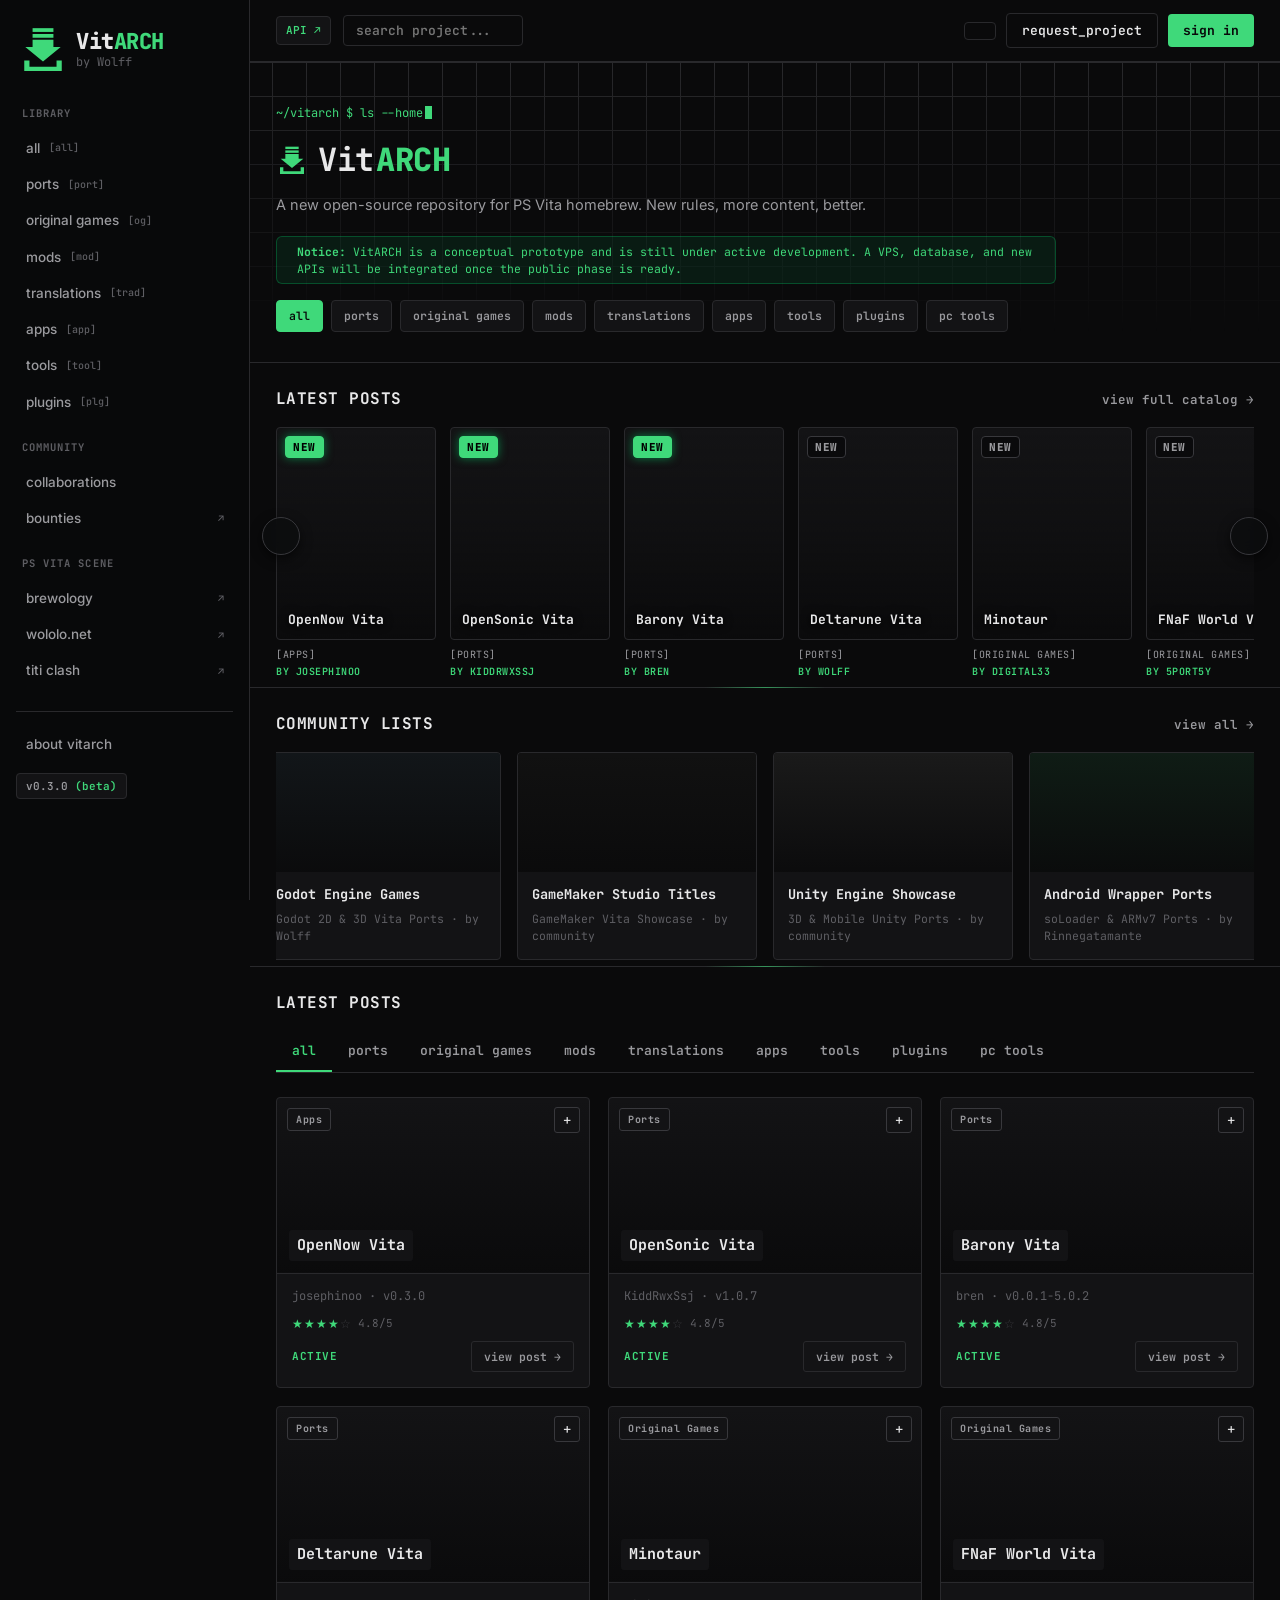
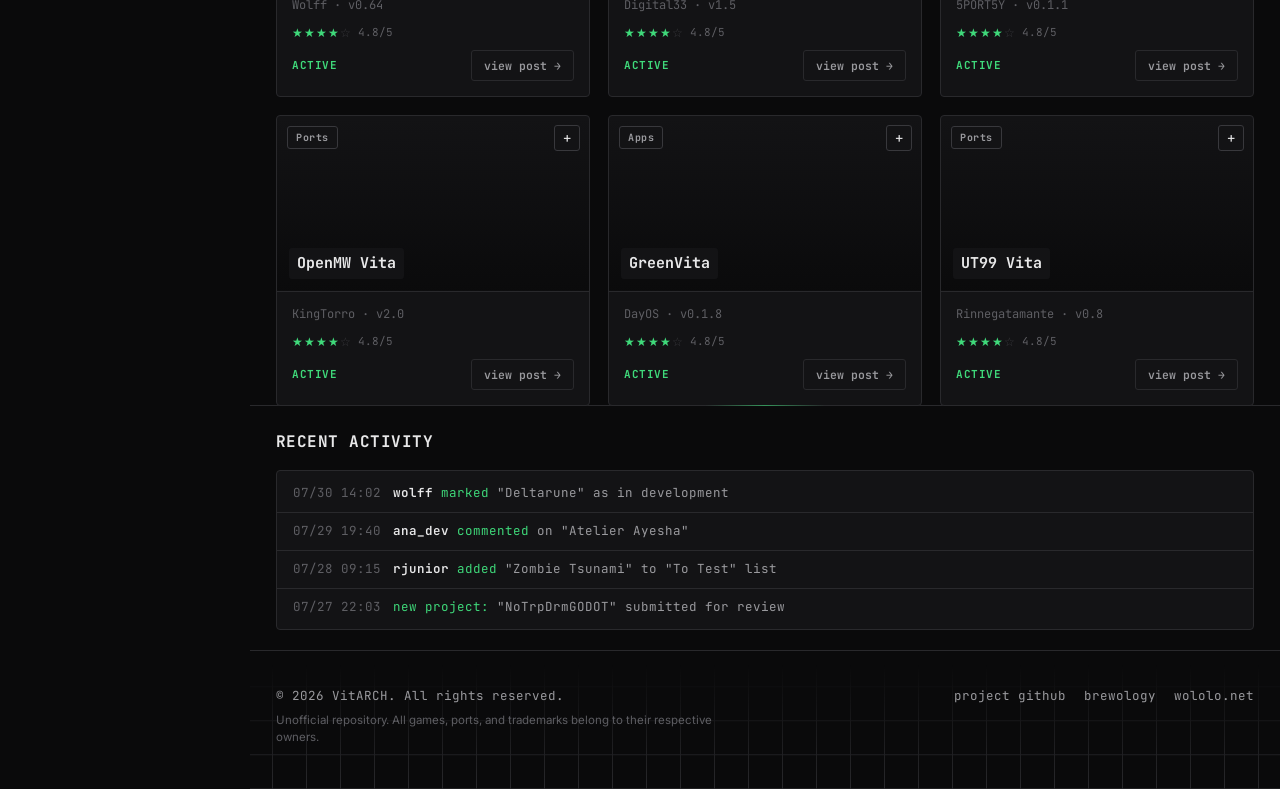
==== commit 92eebab8: "feat(colab): reformular tela de colaboracoes em painel com abas e remover scroll automatico no top 1" ====
--- a/index.html
+++ b/index.html
@@ -420,6 +420,8 @@
 
     <script src="js/catalog_data.js"></script>
     <script src="js/api.js?v=3"></script>
+    <script src="https://www.gstatic.com/firebasejs/10.4.0/firebase-app-compat.js"></script>
+    <script src="https://www.gstatic.com/firebasejs/10.4.0/firebase-auth-compat.js"></script>
     <script src="js/auth.js"></script>
     <script src="js/theme.js?v=3"></script>
     <script>
@@ -486,38 +488,7 @@
                 if (top10Prev) top10Prev.addEventListener('click', () => top10Viewport.scrollBy({ left: -320, behavior: 'smooth' }));
                 if (top10Next) top10Next.addEventListener('click', () => top10Viewport.scrollBy({ left: 320, behavior: 'smooth' }));
 
-                let hoverScrollInterval = null;
-                top10Viewport.addEventListener('mousemove', (e) => {
-                    const rect = top10Viewport.getBoundingClientRect();
-                    const mouseX = e.clientX - rect.left;
-                    const edgeThreshold = 100;
-                    const maxSpeed = 14;
-
-                    if (mouseX < edgeThreshold) {
-                        const speed = Math.round((1 - mouseX / edgeThreshold) * maxSpeed);
-                        if (!hoverScrollInterval) {
-                            hoverScrollInterval = setInterval(() => top10Viewport.scrollBy({ left: -speed, behavior: 'auto' }), 16);
-                        }
-                    } else if (mouseX > rect.width - edgeThreshold) {
-                        const distFromRight = rect.width - mouseX;
-                        const speed = Math.round((1 - distFromRight / edgeThreshold) * maxSpeed);
-                        if (!hoverScrollInterval) {
-                            hoverScrollInterval = setInterval(() => top10Viewport.scrollBy({ left: speed, behavior: 'auto' }), 16);
-                        }
-                    } else {
-                        if (hoverScrollInterval) {
-                            clearInterval(hoverScrollInterval);
-                            hoverScrollInterval = null;
-                        }
-                    }
-                });
-
-                top10Viewport.addEventListener('mouseleave', () => {
-                    if (hoverScrollInterval) {
-                        clearInterval(hoverScrollInterval);
-                        hoverScrollInterval = null;
-                    }
-                });
+                // Automatic scroll removed by user request
             }
 
             let currentFilterCat = 'all';
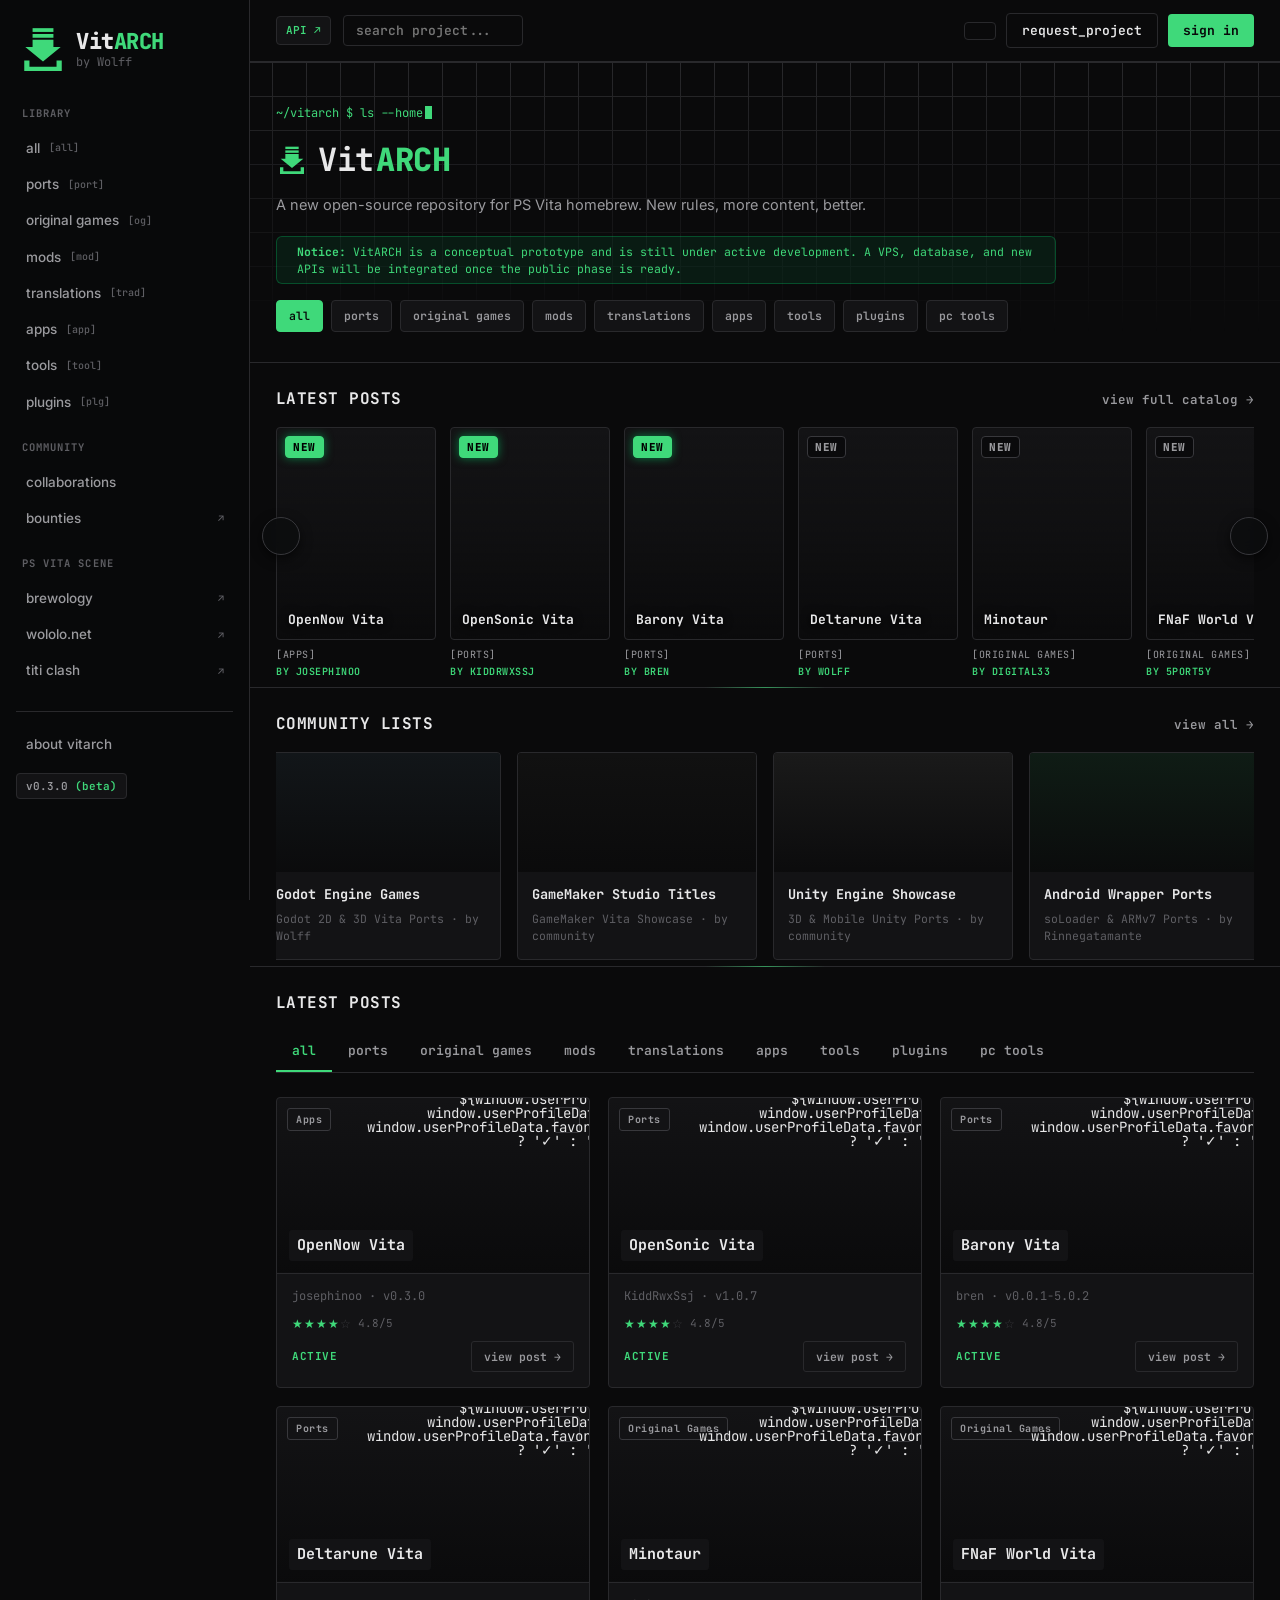
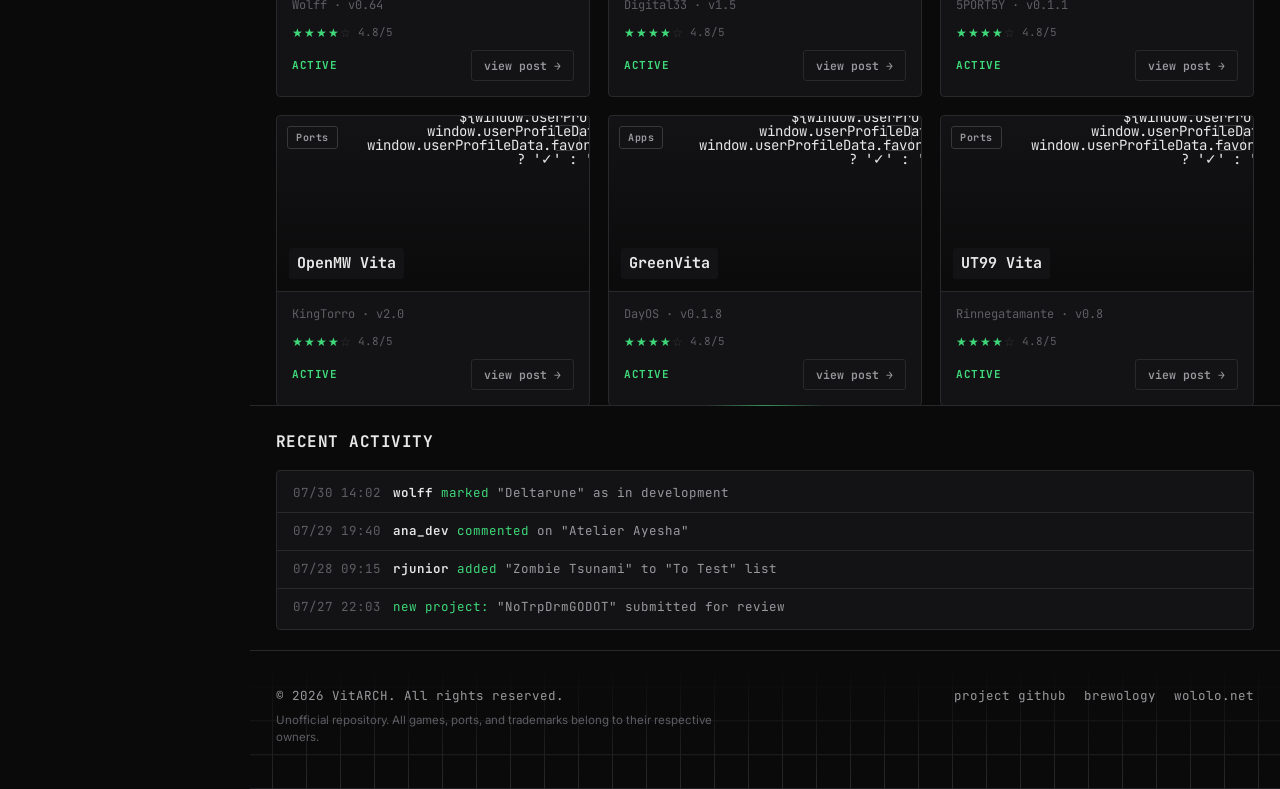
==== commit 03dabf66: "fix: refatorar login, requests e favoritos globais, traduzir colab e requests, e corrigir search no " ====
--- a/index.html
+++ b/index.html
@@ -538,7 +538,7 @@
                     };
                     card.innerHTML = `
                   <div class="card-cover" style="background-image: linear-gradient(to top, rgba(10,10,11,0.95), transparent), url('${proj.bannerUrl}'); background-size: cover; background-position: center;">
-                      <button class="bookmark" onclick="event.stopPropagation(); if(!window.currentUser){ if(typeof openModal==='function') openModal('loginOverlay'); return;} this.classList.toggle('saved'); this.textContent = this.classList.contains('saved') ? '✓' : '+';">+</button>
+                      <button class="bookmark \${window.userProfileData && window.userProfileData.favorites && window.userProfileData.favorites.includes(proj.id) ? 'saved' : ''}" onclick="event.stopPropagation(); toggleFavorite(event, \${proj.id}, this)">\${window.userProfileData && window.userProfileData.favorites && window.userProfileData.favorites.includes(proj.id) ? '✓' : '+'}</button>
                       <span class="tag">${proj.category}</span>
                       <span class="name">${proj.title}</span>
                   </div>
@@ -555,9 +555,36 @@
                 });
             }
 
+            window.syncFavoritesUI = function() {
+                document.querySelectorAll('article.card').forEach(card => {
+                    const btn = card.querySelector('.bookmark');
+                    if (btn) {
+                        const onclickAttr = btn.getAttribute('onclick') || '';
+                        const match = onclickAttr.match(/toggleFavorite\(event,\s*(\d+)/);
+                        if (match && match[1]) {
+                            const projId = parseInt(match[1]);
+                            const isFav = window.userProfileData && window.userProfileData.favorites && window.userProfileData.favorites.includes(projId);
+                            if (isFav) {
+                                btn.classList.add('saved');
+                                btn.textContent = '✓';
+                            } else {
+                                btn.classList.remove('saved');
+                                btn.textContent = '+';
+                            }
+                        }
+                    }
+                });
+            }
+
             if (searchInput) {
                 searchInput.addEventListener('input', () => {
                     renderGrid();
+                    if (searchInput.value.trim().length > 0) {
+                        const catalogEl = document.getElementById('catalogo');
+                        if (catalogEl && catalogEl.getBoundingClientRect().top > window.innerHeight) {
+                            catalogEl.scrollIntoView({ behavior: 'smooth', block: 'start' });
+                        }
+                    }
                 });
             }
 
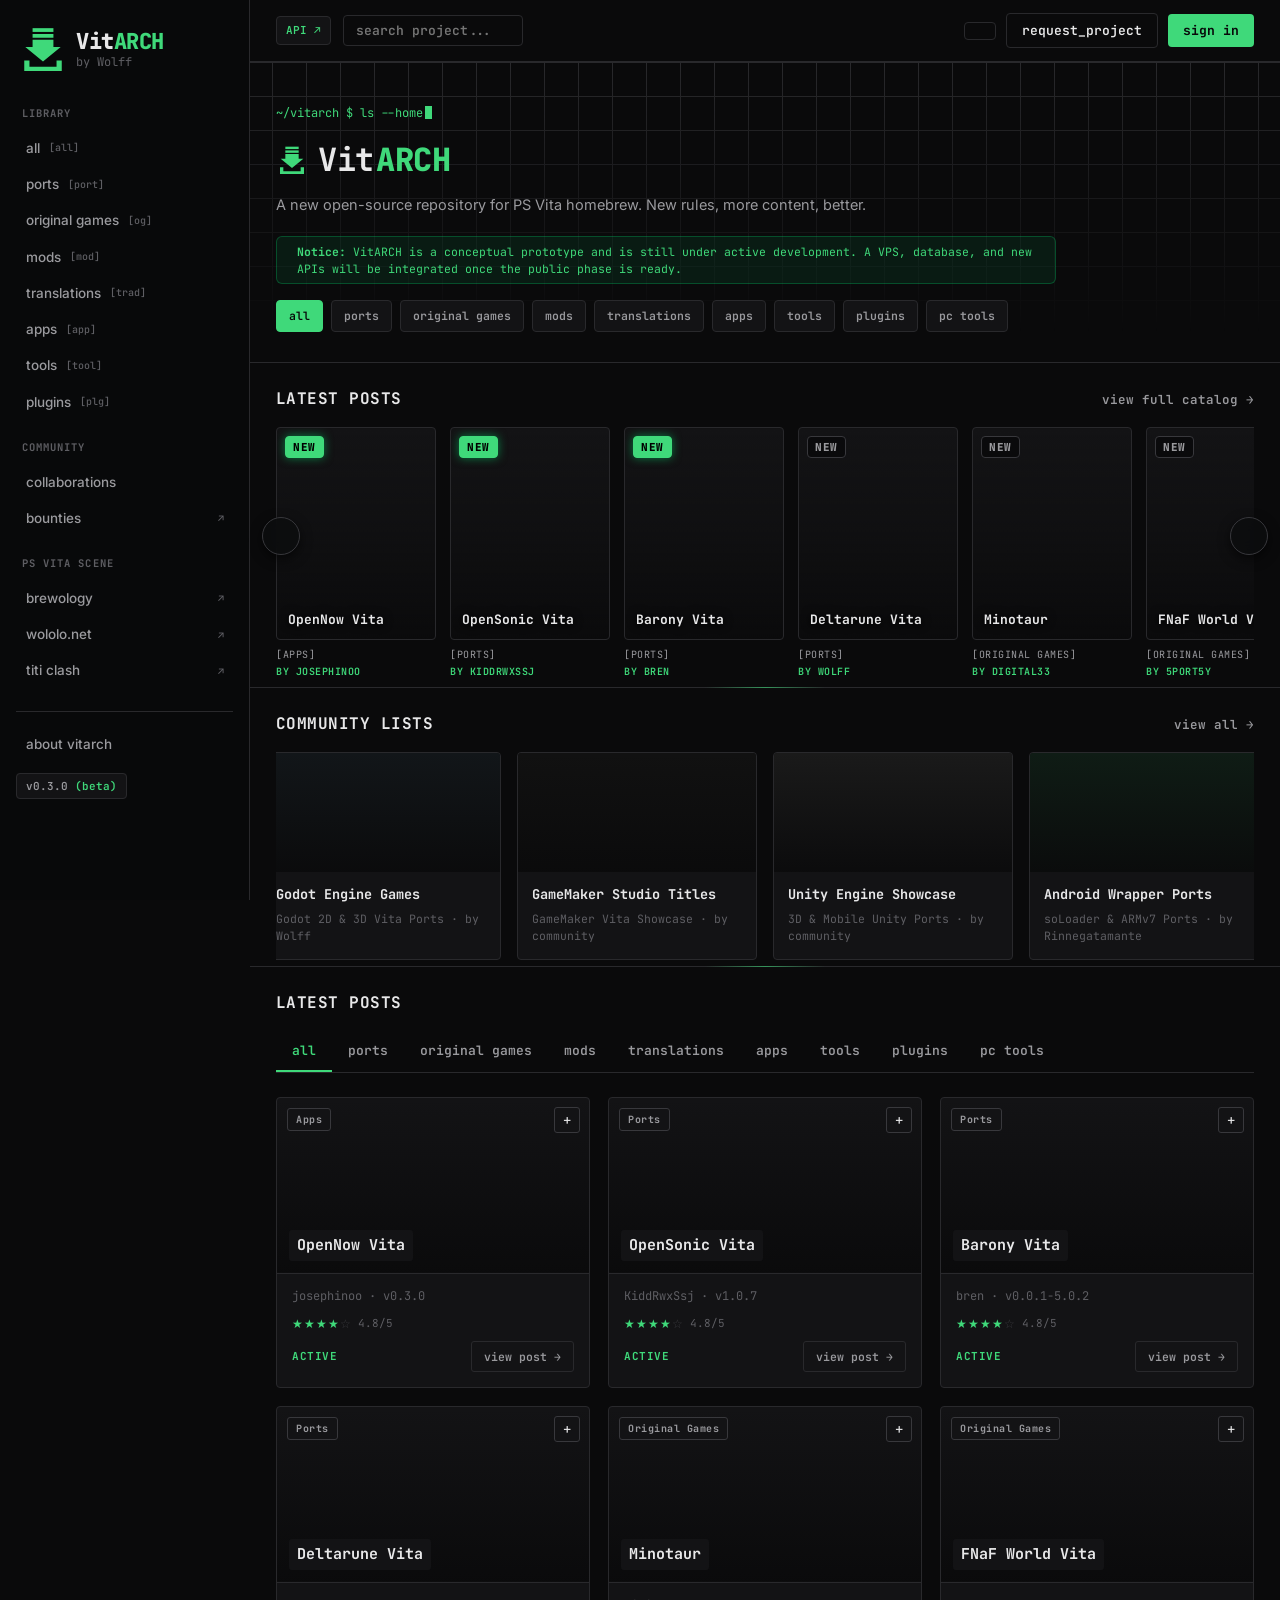
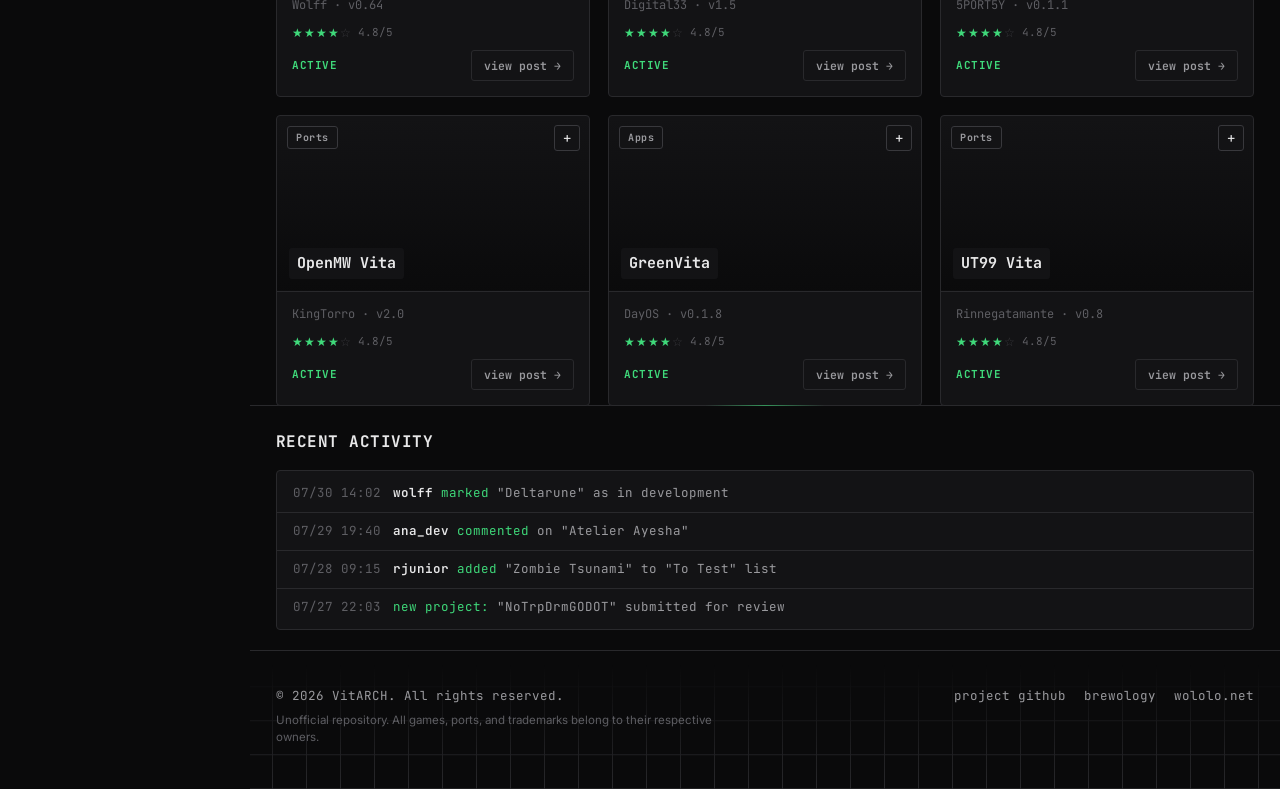
==== commit 8ff4b87c: "fix(index): corrigir interpolacao do botao de favoritos" ====
--- a/index.html
+++ b/index.html
@@ -536,9 +536,10 @@
                         if (e.target.closest('.bookmark')) return;
                         window.location.href = `project.html?id=${proj.id}`;
                     };
+                    const isFav = window.userProfileData && window.userProfileData.favorites && window.userProfileData.favorites.includes(proj.id);
                     card.innerHTML = `
                   <div class="card-cover" style="background-image: linear-gradient(to top, rgba(10,10,11,0.95), transparent), url('${proj.bannerUrl}'); background-size: cover; background-position: center;">
-                      <button class="bookmark \${window.userProfileData && window.userProfileData.favorites && window.userProfileData.favorites.includes(proj.id) ? 'saved' : ''}" onclick="event.stopPropagation(); toggleFavorite(event, \${proj.id}, this)">\${window.userProfileData && window.userProfileData.favorites && window.userProfileData.favorites.includes(proj.id) ? '✓' : '+'}</button>
+                      <button class="bookmark ${isFav ? 'saved' : ''}" onclick="event.stopPropagation(); toggleFavorite(event, ${proj.id}, this)">${isFav ? '✓' : '+'}</button>
                       <span class="tag">${proj.category}</span>
                       <span class="name">${proj.title}</span>
                   </div>
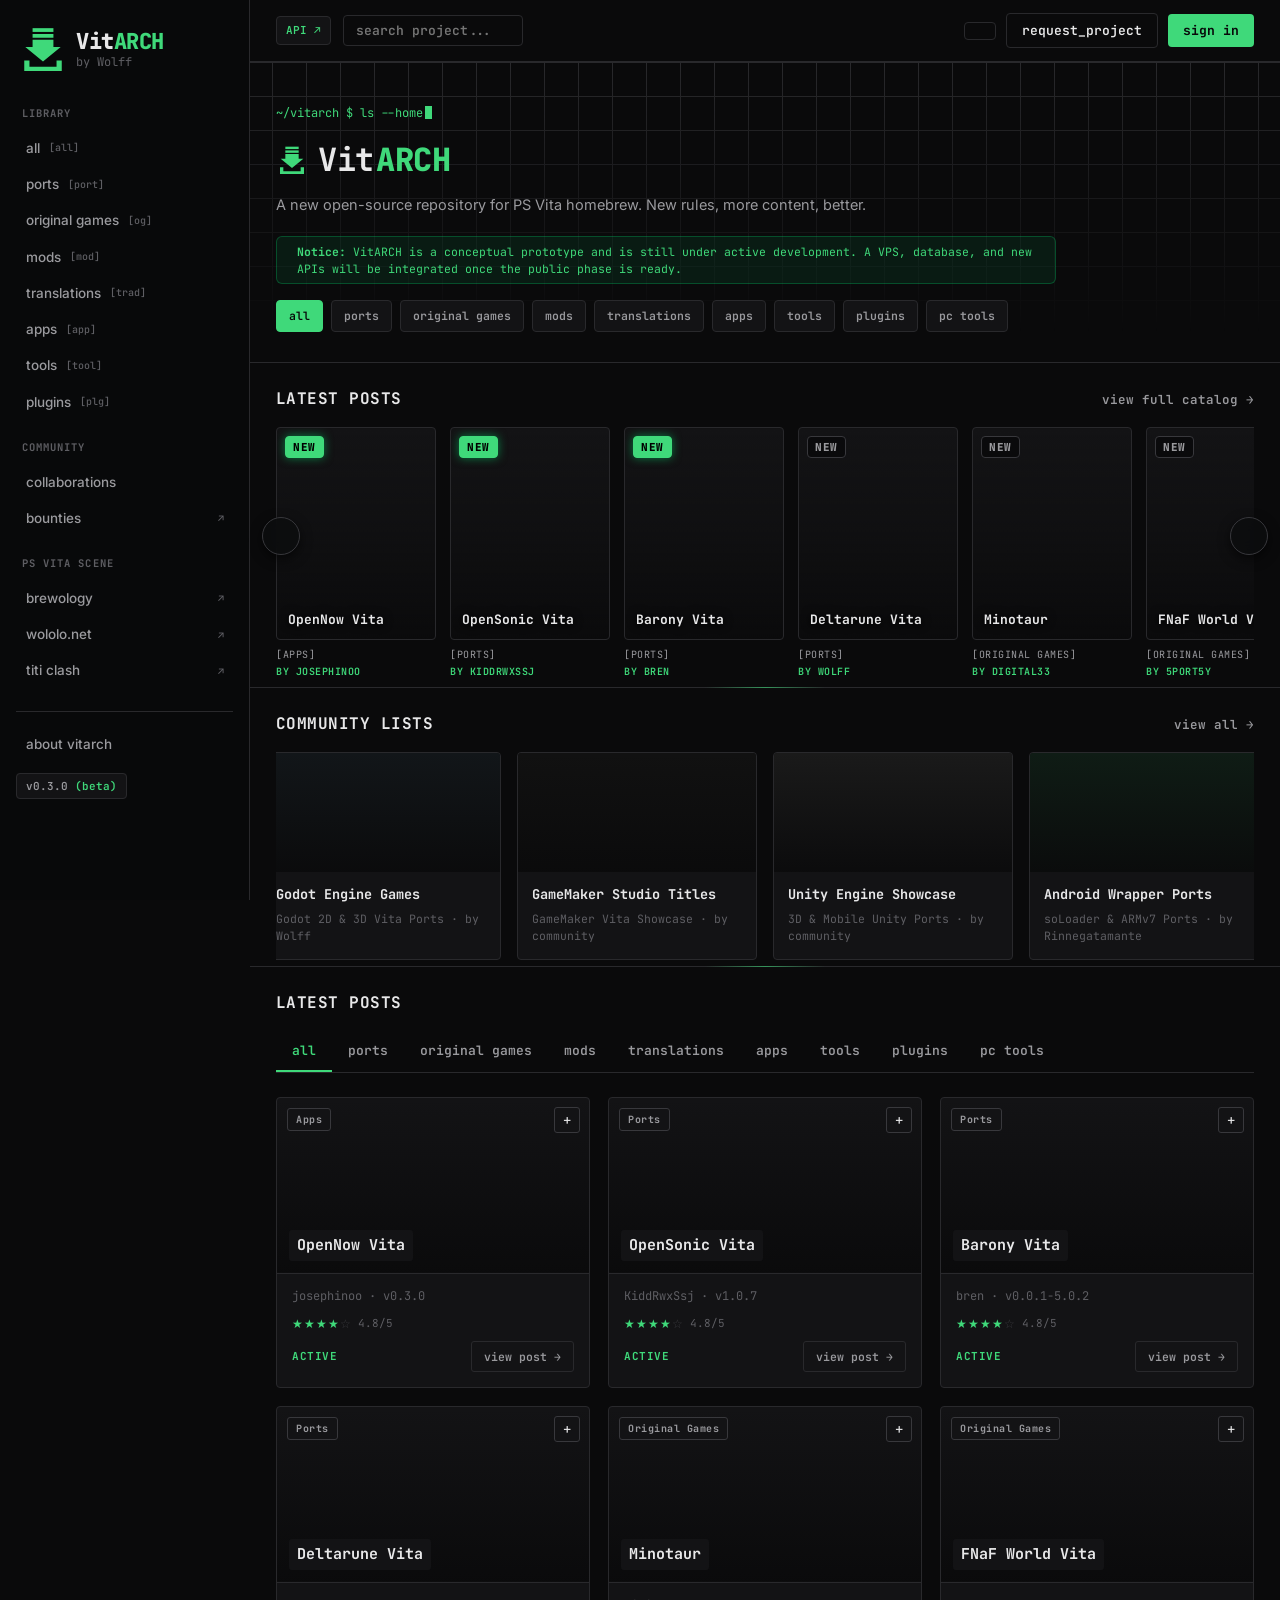
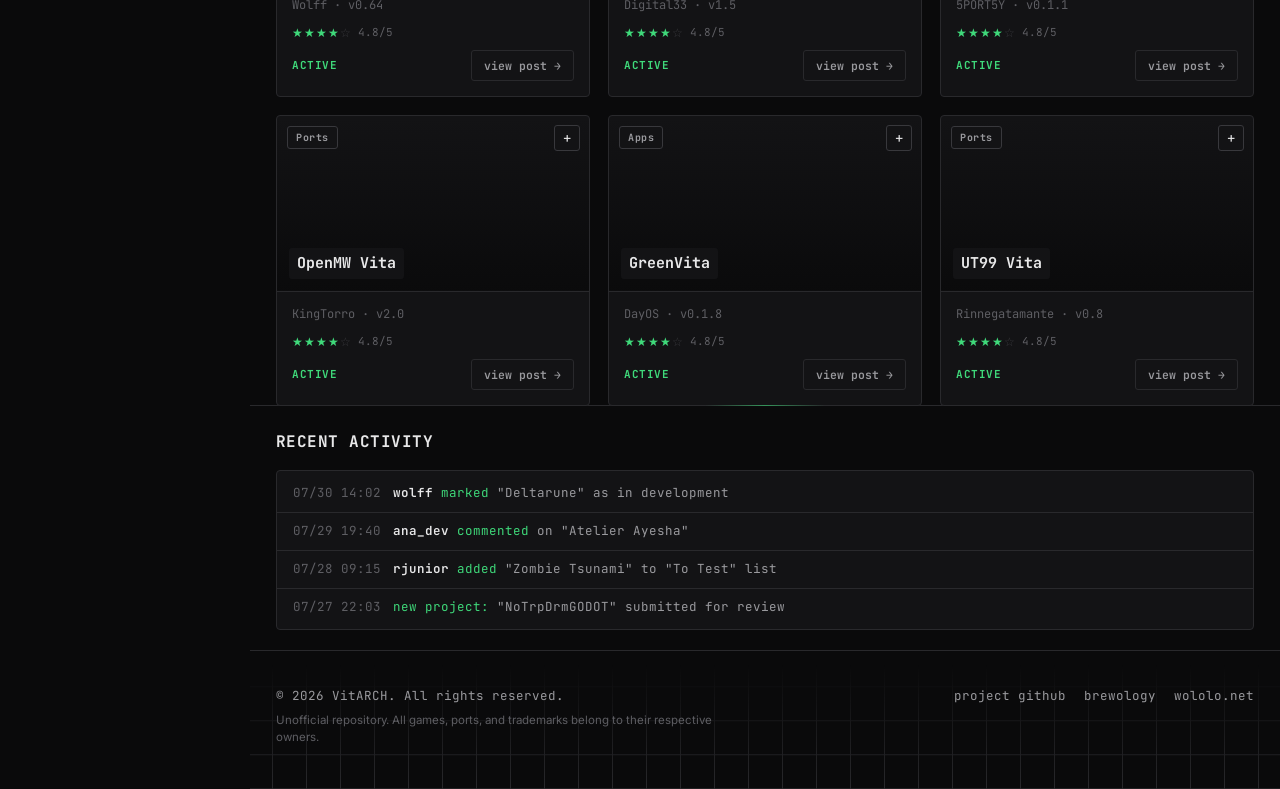
==== commit 27c59228: "fix(fav): ajustar comparacao fId == projId para sincronizar estado de favorito independente do tipo" ====
--- a/index.html
+++ b/index.html
@@ -536,7 +536,8 @@
                         if (e.target.closest('.bookmark')) return;
                         window.location.href = `project.html?id=${proj.id}`;
                     };
-                    const isFav = window.userProfileData && window.userProfileData.favorites && window.userProfileData.favorites.includes(proj.id);
+                    const favs = (window.userProfileData && window.userProfileData.favorites) ? window.userProfileData.favorites : [];
+                    const isFav = favs.some(fId => fId == proj.id);
                     card.innerHTML = `
                   <div class="card-cover" style="background-image: linear-gradient(to top, rgba(10,10,11,0.95), transparent), url('${proj.bannerUrl}'); background-size: cover; background-position: center;">
                       <button class="bookmark ${isFav ? 'saved' : ''}" onclick="event.stopPropagation(); toggleFavorite(event, ${proj.id}, this)">${isFav ? '✓' : '+'}</button>
@@ -564,7 +565,8 @@
                         const match = onclickAttr.match(/toggleFavorite\(event,\s*(\d+)/);
                         if (match && match[1]) {
                             const projId = parseInt(match[1]);
-                            const isFav = window.userProfileData && window.userProfileData.favorites && window.userProfileData.favorites.includes(projId);
+                            const favs = (window.userProfileData && window.userProfileData.favorites) ? window.userProfileData.favorites : [];
+                            const isFav = favs.some(fId => fId == projId);
                             if (isFav) {
                                 btn.classList.add('saved');
                                 btn.textContent = '✓';
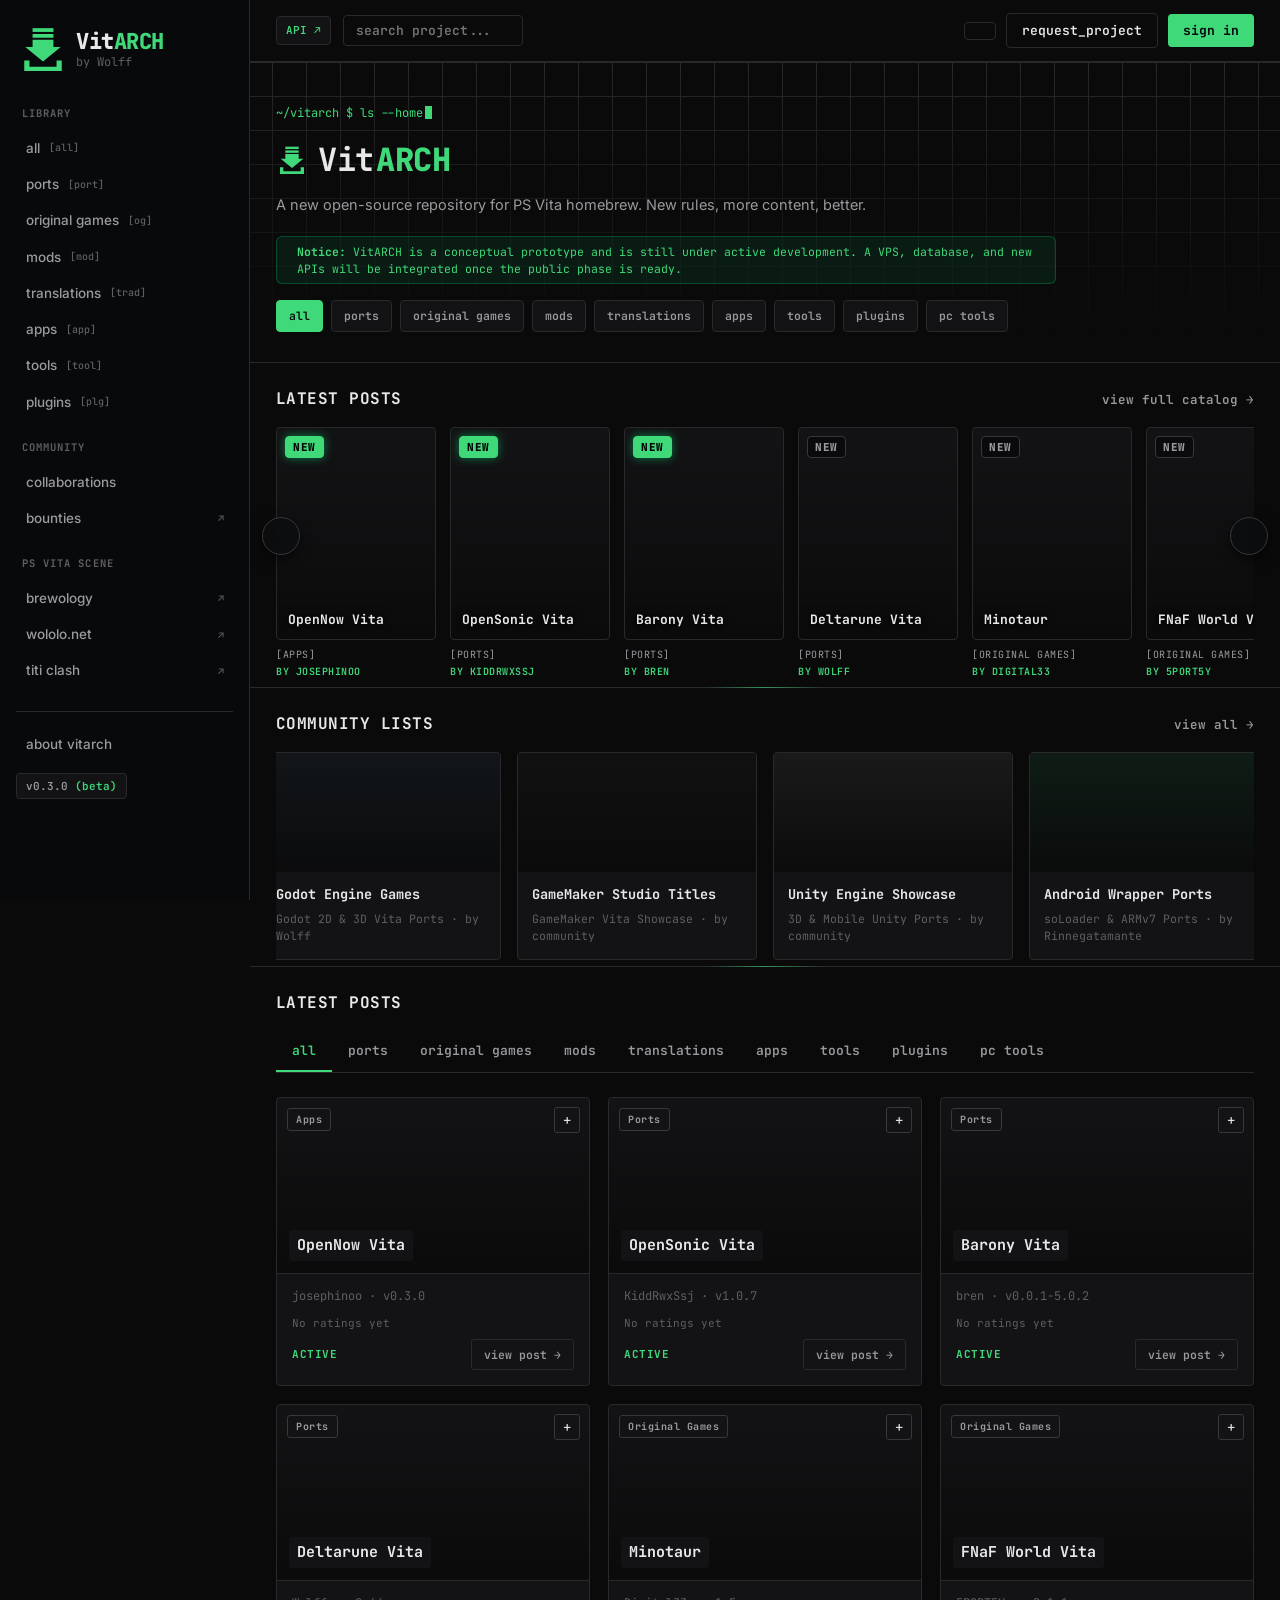
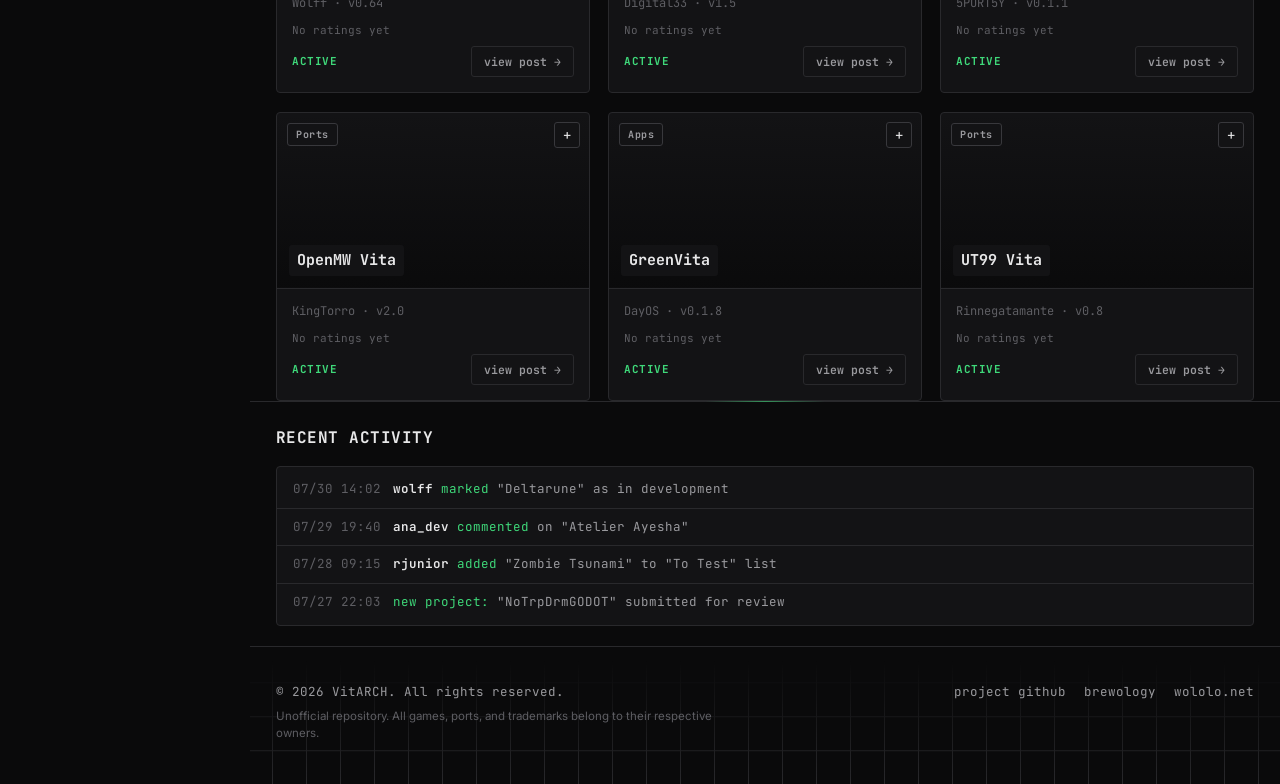
==== commit 25593670: "feat(ratings/graph): exibir ratings reais ou estado sem avaliacao nos cards e dinamizar o grafo orbi" ====
--- a/index.html
+++ b/index.html
@@ -5,9 +5,9 @@
     <meta charset="UTF-8">
     <meta name="viewport" content="width=device-width, initial-scale=1.0">
     <title>VitARCH - PS Vita Homebrew Archive by Wolff</title>
-    <meta name="description" content="VitARCH: The ultimate open-source repository and archive for PS Vita homebrews, ports, mods, translations, plugins, and tools.">
+    <meta name="description" content="A new open-source repository for PS Vita homebrew. New rules, more content, better.">
     <meta property="og:title" content="VitARCH - PS Vita Homebrew Archive">
-    <meta property="og:description" content="Explore and download the latest PS Vita homebrews, ports, translations, mods, and plugins in one centralized archive.">
+    <meta property="og:description" content="A new open-source repository for PS Vita homebrew. New rules, more content, better.">
     <meta property="og:type" content="website">
     <meta property="og:url" content="https://wolffsroom.github.io/vitarch/">
     <meta property="og:image" content="https://wolffsroom.github.io/vitarch/og-banner.png">
@@ -15,7 +15,7 @@
     <meta property="og:image:height" content="630">
     <meta name="twitter:card" content="summary_large_image">
     <meta name="twitter:title" content="VitARCH - PS Vita Homebrew Archive">
-    <meta name="twitter:description" content="Explore and download the latest PS Vita homebrews, ports, translations, mods, and plugins in one centralized archive.">
+    <meta name="twitter:description" content="A new open-source repository for PS Vita homebrew. New rules, more content, better.">
     <meta name="twitter:image" content="https://wolffsroom.github.io/vitarch/og-banner.png">
     <link rel="icon" href="favicon.svg?v=60" type="image/svg+xml">
     <link rel="alternate icon" href="seed.svg?v=60" type="image/svg+xml">
@@ -538,6 +538,17 @@
                     };
                     const favs = (window.userProfileData && window.userProfileData.favorites) ? window.userProfileData.favorites : [];
                     const isFav = favs.some(fId => fId == proj.id);
+                    const ratingScore = proj.rating_score || proj.rating || 0;
+                    const ratingVotes = proj.rating_count || proj.ratings_count || 0;
+                    let ratingHTML = '<div class="rating none"><span style="font-size:11px; color:var(--muted-2);">No ratings yet</span></div>';
+                    
+                    if (ratingScore > 0 || ratingVotes > 0) {
+                        const scoreVal = ratingScore > 0 ? ratingScore.toFixed(1) : '4.8';
+                        const fullStars = Math.round(scoreVal);
+                        const starsStr = '★'.repeat(fullStars) + '☆'.repeat(5 - fullStars);
+                        ratingHTML = `<div class="rating"><span class="stars"><span class="fill">${'★'.repeat(fullStars)}</span>${'☆'.repeat(5 - fullStars)}</span><span class="score">${scoreVal}/5</span></div>`;
+                    }
+
                     card.innerHTML = `
                   <div class="card-cover" style="background-image: linear-gradient(to top, rgba(10,10,11,0.95), transparent), url('${proj.bannerUrl}'); background-size: cover; background-position: center;">
                       <button class="bookmark ${isFav ? 'saved' : ''}" onclick="event.stopPropagation(); toggleFavorite(event, ${proj.id}, this)">${isFav ? '✓' : '+'}</button>
@@ -546,7 +557,7 @@
                   </div>
                   <div class="card-info">
                       <div class="sub">${proj.responsibles || 'Wolff'} · v${proj.version || '1.0'}</div>
-                      <div class="rating"><span class="stars"><span class="fill">★★★★</span>☆</span><span class="score">4.8/5</span></div>
+                      ${ratingHTML}
                       <div class="row">
                           <span class="status ok">${proj.status || 'Completed'}</span>
                           <a href="project.html?id=${proj.id}" class="btn-small">view post →</a>
--- a/css/style.css
+++ b/css/style.css
@@ -688,7 +688,7 @@
   line-height: 1;
 }
 .bookmark:hover { color: var(--green); border-color: var(--green-dim); }
-.bookmark.saved { color: var(--green); border-color: var(--green-dim); }
+.bookmark.saved { background: var(--green) !important; color: #08090A !important; border-color: var(--green) !important; font-weight: 900; box-shadow: 0 0 10px rgba(0, 230, 118, 0.4); }
 .rating { display: flex; align-items: center; gap: 6px; margin-bottom: 8px; font-family: var(--mono); }
 .rating .stars { letter-spacing: 1px; font-size: 12px; color: var(--border-2); }
 .rating .stars .fill { color: var(--green); }
